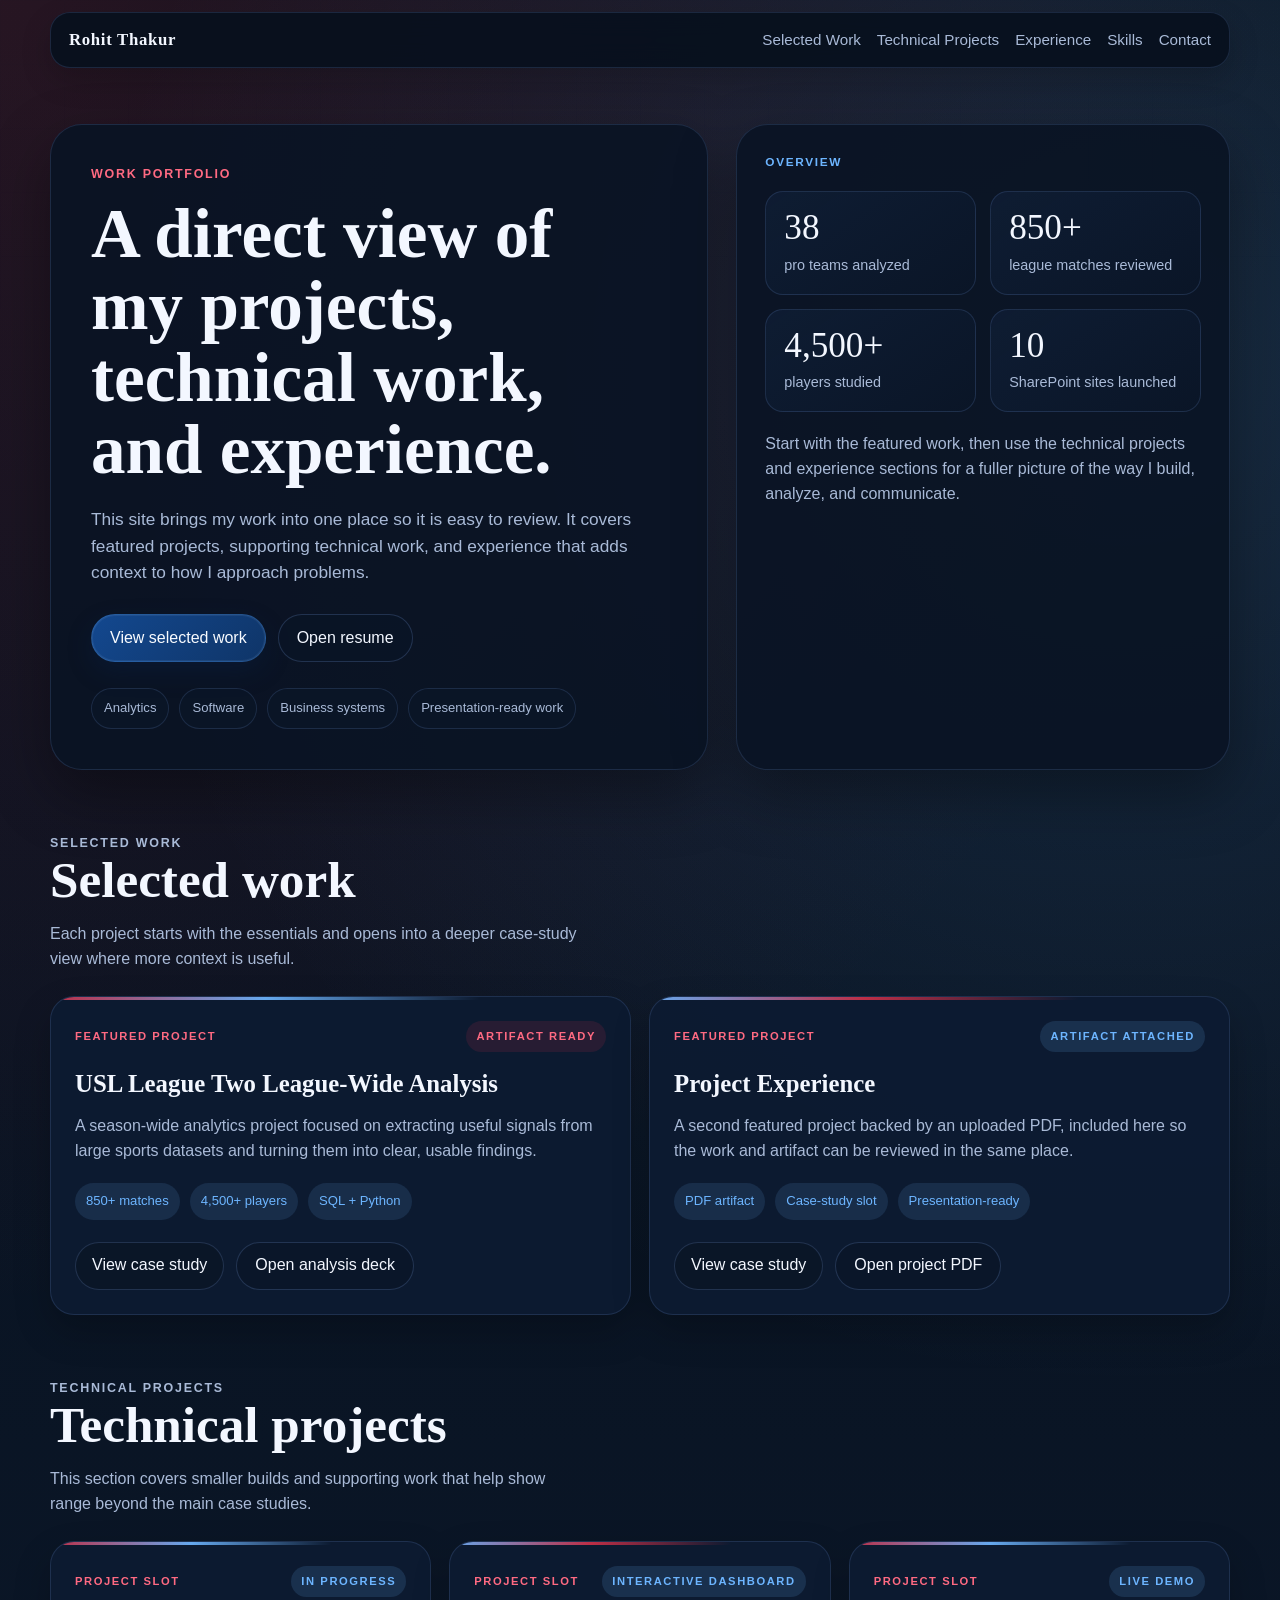
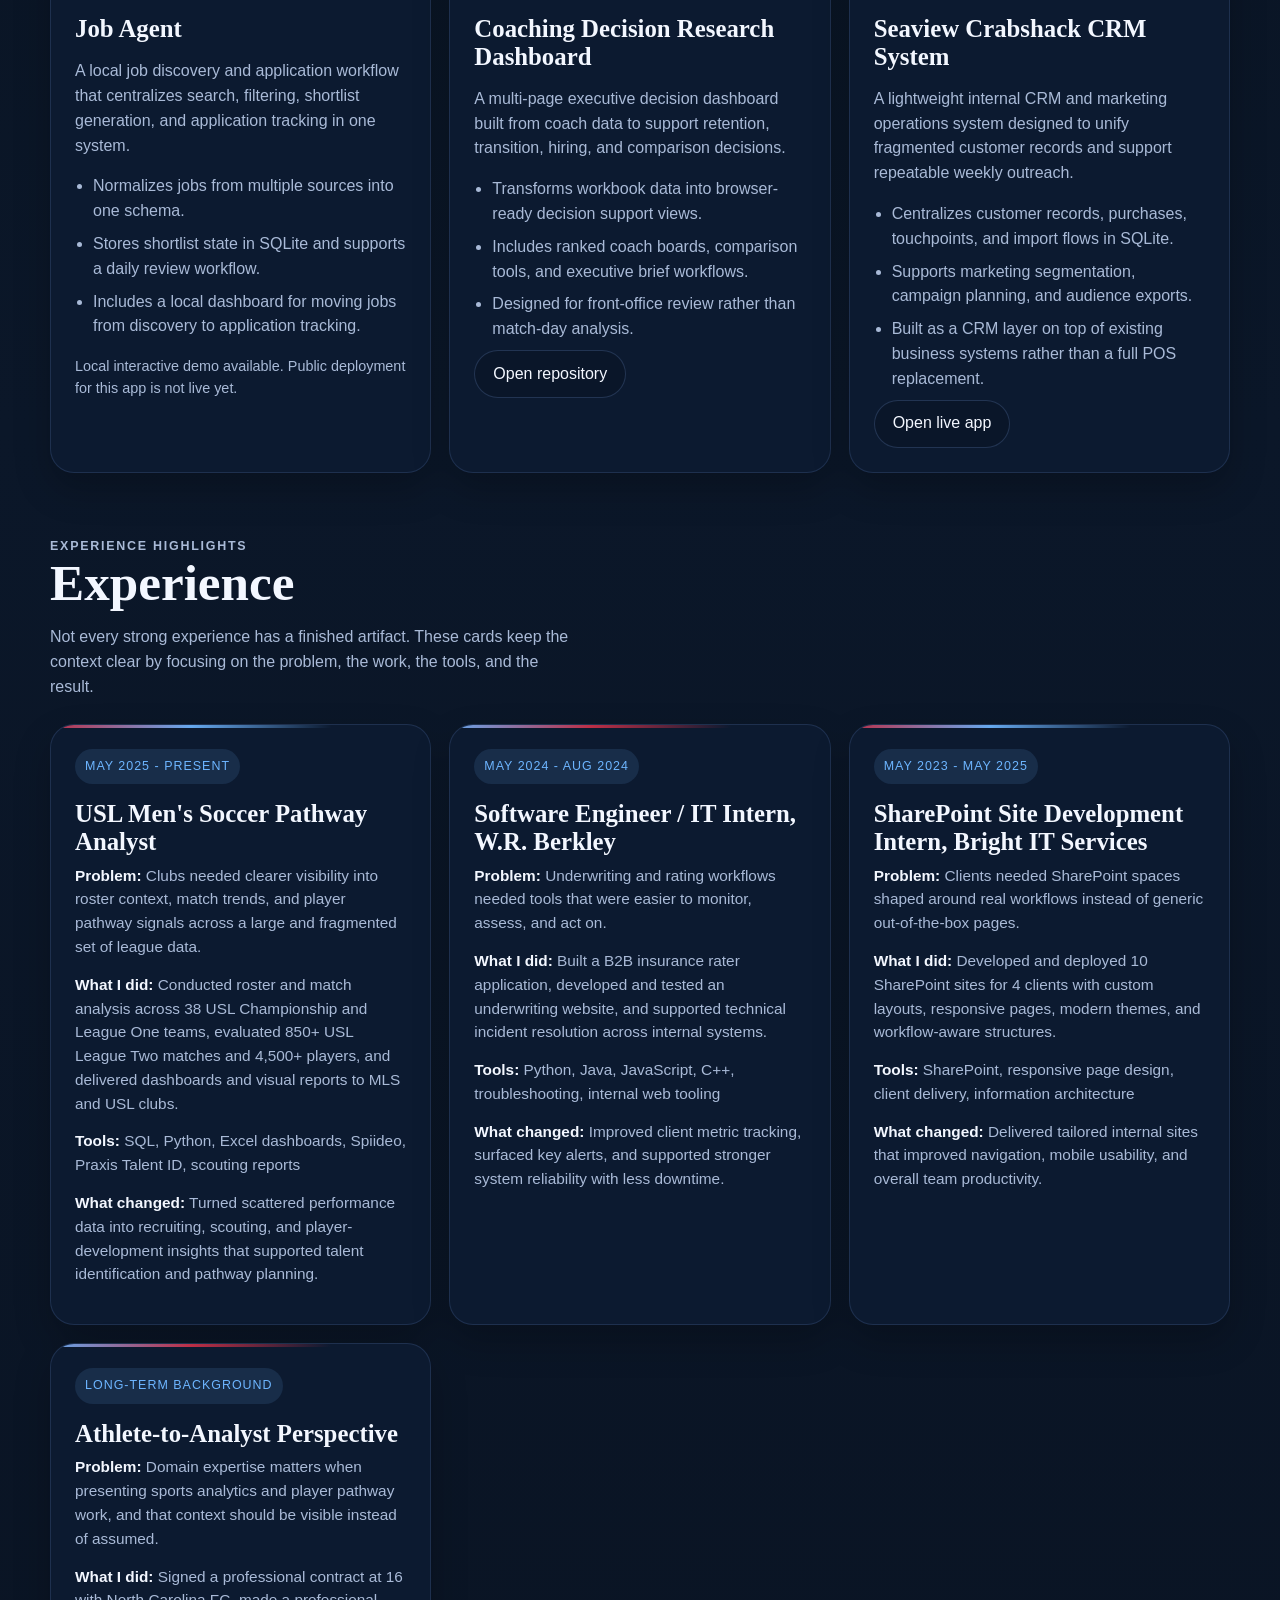
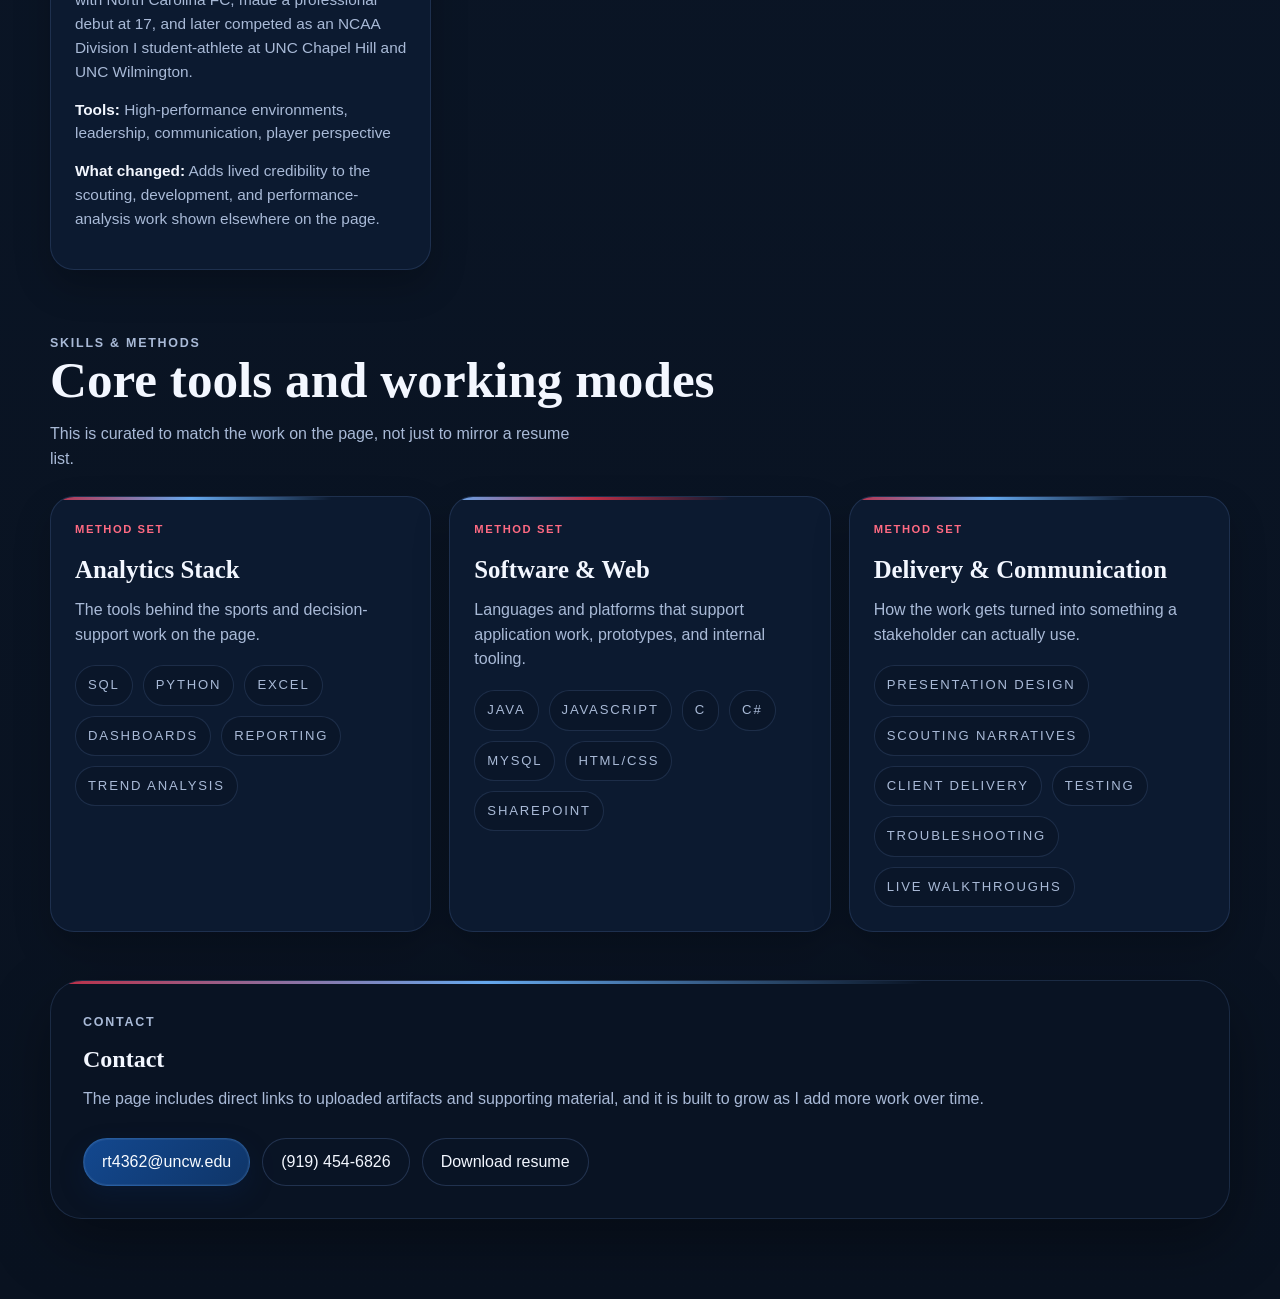
==== index.html @ c48475b6 "Initial portfolio site" ====
<!doctype html>
<html lang="en">
  <head>
    <meta charset="utf-8">
    <meta name="viewport" content="width=device-width, initial-scale=1">
    <title>Rohit Thakur | Project Experience Hub</title>
    <meta
      name="description"
      content="A single-page portfolio hub for Rohit Thakur's featured projects, Codex builds, and experience highlights."
    >
    <link rel="stylesheet" href="styles.css">
  </head>
  <body>
    <div class="page-shell">
      <header class="topbar">
        <a class="brand" href="#home">Rohit Thakur</a>
        <nav class="nav">
          <a href="#selected-work">Selected Work</a>
          <a href="#technical-projects">Technical Projects</a>
          <a href="#experience">Experience</a>
          <a href="#skills">Skills</a>
          <a href="#contact">Contact</a>
        </nav>
      </header>

      <main id="home">
        <section class="hero section">
          <div class="hero-copy reveal">
            <p class="section-kicker">Work Portfolio</p>
            <h1>A direct view of my projects, technical work, and experience.</h1>
            <p class="hero-text">
              This site brings my work into one place so it is easy to review. It covers featured projects,
              supporting technical work, and experience that adds context to how I approach problems.
            </p>
            <div class="hero-actions">
              <a class="button button--primary" href="#selected-work">View selected work</a>
              <a class="button button--ghost" href="assets/documents/rohit-thakur-resume.pdf" target="_blank" rel="noreferrer">Open resume</a>
            </div>
            <ul class="hero-tags">
              <li>Analytics</li>
              <li>Software</li>
              <li>Business systems</li>
              <li>Presentation-ready work</li>
            </ul>
          </div>

          <aside class="hero-panel reveal">
            <div class="panel-label">Overview</div>
            <div class="metric-grid">
              <article class="metric-card">
                <span class="metric-value">38</span>
                <span class="metric-label">pro teams analyzed</span>
              </article>
              <article class="metric-card">
                <span class="metric-value">850+</span>
                <span class="metric-label">league matches reviewed</span>
              </article>
              <article class="metric-card">
                <span class="metric-value">4,500+</span>
                <span class="metric-label">players studied</span>
              </article>
              <article class="metric-card">
                <span class="metric-value">10</span>
                <span class="metric-label">SharePoint sites launched</span>
              </article>
            </div>
            <div class="panel-note">
              Start with the featured work, then use the technical projects and experience sections for a fuller
              picture of the way I build, analyze, and communicate.
            </div>
          </aside>
        </section>

        <section id="selected-work" class="section">
          <div class="section-heading reveal">
            <p class="section-kicker">Selected Work</p>
            <h2>Selected work</h2>
            <p>
              Each project starts with the essentials and opens into a deeper case-study view where more context is
              useful.
            </p>
          </div>
          <div id="featured-grid" class="card-grid featured-grid"></div>
        </section>

        <section id="technical-projects" class="section">
          <div class="section-heading reveal">
            <p class="section-kicker">Technical Projects</p>
            <h2>Technical projects</h2>
            <p>
              This section covers smaller builds and supporting work that help show range beyond the main case
              studies.
            </p>
          </div>
          <div id="technical-grid" class="card-grid compact-grid"></div>
        </section>

        <section id="experience" class="section">
          <div class="section-heading reveal">
            <p class="section-kicker">Experience Highlights</p>
            <h2>Experience</h2>
            <p>
              Not every strong experience has a finished artifact. These cards keep the context clear by focusing on
              the problem, the work, the tools, and the result.
            </p>
          </div>
          <div id="experience-grid" class="card-grid experience-grid"></div>
        </section>

        <section id="skills" class="section">
          <div class="section-heading reveal">
            <p class="section-kicker">Skills &amp; Methods</p>
            <h2>Core tools and working modes</h2>
            <p>
              This is curated to match the work on the page, not just to mirror a resume list.
            </p>
          </div>
          <div id="skills-grid" class="skills-grid"></div>
        </section>

        <section id="contact" class="section contact-section reveal">
          <div class="contact-card">
            <p class="section-kicker">Contact</p>
            <h2>Contact</h2>
            <p>
              The page includes direct links to uploaded artifacts and supporting material, and it is built to grow
              as I add more work over time.
            </p>
            <div class="contact-actions">
              <a class="button button--primary" href="mailto:rt4362@uncw.edu">rt4362@uncw.edu</a>
              <a class="button button--ghost" href="tel:+19194546826">(919) 454-6826</a>
              <a class="button button--ghost" href="assets/documents/rohit-thakur-resume.pdf" target="_blank" rel="noreferrer">Download resume</a>
            </div>
          </div>
        </section>
      </main>
    </div>

    <div id="project-modal" class="modal" hidden>
      <div class="modal-backdrop" data-close="true"></div>
      <div class="detail-panel" role="dialog" aria-modal="true" aria-labelledby="modal-title">
        <button class="modal-close" type="button" aria-label="Close case study">Close</button>
        <div id="modal-content"></div>
      </div>
    </div>

    <script src="script.js"></script>
  </body>
</html>
---- styles.css ----
:root {
  --bg: #071220;
  --bg-deep: #0b1b31;
  --surface: rgba(10, 20, 36, 0.92);
  --surface-strong: rgba(13, 27, 49, 0.98);
  --ink: #f3f7ff;
  --muted: #a9bad7;
  --line: rgba(114, 151, 214, 0.18);
  --accent: #cc3048;
  --accent-soft: rgba(204, 48, 72, 0.14);
  --accent-deep: #ff6a82;
  --secondary: #6db5ff;
  --secondary-soft: rgba(109, 181, 255, 0.14);
  --shadow: 0 24px 60px rgba(0, 0, 0, 0.34);
  --radius-xl: 32px;
  --radius-lg: 24px;
  --radius-md: 18px;
  --max-width: 1180px;
}

*,
*::before,
*::after {
  box-sizing: border-box;
}

html {
  scroll-behavior: smooth;
}

body {
  margin: 0;
  font-family: "Avenir Next", "Trebuchet MS", "Segoe UI", sans-serif;
  color: var(--ink);
  background:
    radial-gradient(circle at top left, rgba(204, 48, 72, 0.16), transparent 28%),
    radial-gradient(circle at 88% 8%, rgba(109, 181, 255, 0.16), transparent 24%),
    linear-gradient(180deg, #07101b 0%, #0b1729 45%, #091220 100%);
  line-height: 1.55;
}

body::before {
  content: "";
  position: fixed;
  inset: 0;
  pointer-events: none;
  background:
    linear-gradient(rgba(109, 181, 255, 0.05) 1px, transparent 1px),
    linear-gradient(90deg, rgba(109, 181, 255, 0.05) 1px, transparent 1px);
  background-size: 64px 64px;
  mask-image: linear-gradient(180deg, rgba(0, 0, 0, 0.45), transparent 85%);
  opacity: 0.28;
}

a {
  color: inherit;
  text-decoration: none;
}

button,
a.button {
  font: inherit;
}

.page-shell {
  position: relative;
  z-index: 1;
  width: min(calc(100% - 32px), var(--max-width));
  margin: 0 auto;
  padding-bottom: 72px;
}

.topbar {
  position: sticky;
  top: 12px;
  z-index: 10;
  display: flex;
  align-items: center;
  justify-content: space-between;
  gap: 24px;
  margin-top: 12px;
  padding: 14px 18px;
  background: rgba(7, 16, 29, 0.9);
  border: 1px solid var(--line);
  border-radius: 20px;
  backdrop-filter: blur(18px);
  box-shadow: 0 12px 30px rgba(0, 0, 0, 0.18);
}

.brand {
  font-family: "Iowan Old Style", "Palatino Linotype", "Book Antiqua", Georgia, serif;
  font-size: 1.05rem;
  font-weight: 700;
  letter-spacing: 0.04em;
}

.nav {
  display: flex;
  flex-wrap: wrap;
  gap: 16px;
  justify-content: flex-end;
}

.nav a {
  color: var(--muted);
  font-size: 0.95rem;
}

.nav a:hover,
.nav a:focus-visible {
  color: var(--ink);
}

.section {
  padding: 48px 0 0;
}

.hero {
  display: grid;
  grid-template-columns: 1.2fr 0.9fr;
  gap: 28px;
  align-items: stretch;
  padding-top: 56px;
}

.hero-copy,
.hero-panel,
.contact-card,
.detail-panel {
  background: var(--surface);
  border: 1px solid var(--line);
  box-shadow: var(--shadow);
}

.hero-copy {
  padding: 40px;
  border-radius: var(--radius-xl);
}

.section-kicker,
.panel-label,
.badge,
.chip,
.status-pill {
  letter-spacing: 0.14em;
  text-transform: uppercase;
}

.section-kicker {
  margin: 0 0 14px;
  font-size: 0.78rem;
  font-weight: 700;
  color: var(--accent-deep);
}

.hero h1,
.section-heading h2,
.contact-card h2,
#modal-title {
  margin: 0;
  font-family: "Iowan Old Style", "Palatino Linotype", "Book Antiqua", Georgia, serif;
  line-height: 1.04;
  font-weight: 700;
}

.hero h1 {
  max-width: 14ch;
  font-size: clamp(2.7rem, 5.4vw, 4.9rem);
}

.hero-text,
.section-heading p,
.contact-card p,
.panel-note,
.detail-panel p {
  color: var(--muted);
}

.hero-text {
  max-width: 60ch;
  margin: 20px 0 0;
  font-size: 1.08rem;
}

.hero-actions,
.contact-actions,
.card-actions {
  display: flex;
  flex-wrap: wrap;
  gap: 12px;
}

.hero-actions {
  margin-top: 28px;
}

.button {
  display: inline-flex;
  align-items: center;
  justify-content: center;
  min-height: 48px;
  padding: 0 18px;
  border-radius: 999px;
  border: 1px solid transparent;
  transition: transform 180ms ease, background-color 180ms ease, border-color 180ms ease;
}

.button:hover,
.button:focus-visible,
.card-button:hover,
.card-button:focus-visible,
.modal-close:hover,
.modal-close:focus-visible {
  transform: translateY(-1px);
}

.button--primary {
  background: linear-gradient(135deg, #13488f, #0f3568);
  color: #f8fbff;
  border-color: rgba(109, 181, 255, 0.22);
  box-shadow:
    inset 0 0 0 1px rgba(255, 255, 255, 0.06),
    0 10px 24px rgba(8, 33, 74, 0.32);
}

.button--ghost {
  border-color: rgba(114, 151, 214, 0.24);
  background: rgba(11, 22, 40, 0.72);
}

.hero-tags {
  display: flex;
  flex-wrap: wrap;
  gap: 10px;
  margin: 26px 0 0;
  padding: 0;
  list-style: none;
}

.hero-tags li,
.chip {
  padding: 9px 12px;
  border-radius: 999px;
  background: rgba(11, 22, 40, 0.78);
  border: 1px solid var(--line);
  color: var(--muted);
  font-size: 0.82rem;
}

.hero-panel {
  display: flex;
  flex-direction: column;
  gap: 20px;
  padding: 28px;
  border-radius: var(--radius-xl);
}

.panel-label {
  color: var(--secondary);
  font-size: 0.74rem;
  font-weight: 700;
}

.metric-grid {
  display: grid;
  grid-template-columns: repeat(2, minmax(0, 1fr));
  gap: 14px;
}

.metric-card {
  padding: 18px;
  border-radius: var(--radius-md);
  background:
    linear-gradient(145deg, rgba(15, 29, 52, 0.95), rgba(11, 22, 40, 0.92));
  border: 1px solid var(--line);
}

.metric-value {
  display: block;
  font-family: "Iowan Old Style", "Palatino Linotype", "Book Antiqua", Georgia, serif;
  font-size: 2.2rem;
  line-height: 1;
}

.metric-label {
  display: block;
  margin-top: 8px;
  color: var(--muted);
  font-size: 0.9rem;
}

.section-heading {
  max-width: 58rem;
  margin-bottom: 24px;
}

.section-heading h2 {
  font-size: clamp(2rem, 4vw, 3.4rem);
}

.section-heading p {
  max-width: 60ch;
  margin: 16px 0 0;
}

.card-grid {
  display: grid;
  gap: 18px;
}

.featured-grid {
  grid-template-columns: repeat(2, minmax(0, 1fr));
}

.compact-grid,
.experience-grid,
.skills-grid {
  grid-template-columns: repeat(3, minmax(0, 1fr));
}

.case-card,
.mini-card,
.experience-card,
.skill-card {
  position: relative;
  overflow: hidden;
  padding: 24px;
  border-radius: var(--radius-lg);
  border: 1px solid var(--line);
  background: var(--surface-strong);
  box-shadow: 0 16px 36px rgba(0, 0, 0, 0.22);
}

.case-card::before,
.mini-card::before,
.experience-card::before,
.skill-card::before,
.contact-card::before {
  content: "";
  position: absolute;
  inset: 0 0 auto 0;
  width: 100%;
  height: 3px;
  border-radius: 0;
  transform: none;
  background: linear-gradient(90deg, rgba(204, 48, 72, 0.92), rgba(109, 181, 255, 0.92), transparent 74%);
  pointer-events: none;
}

.case-card:nth-child(2n)::before,
.mini-card:nth-child(2n)::before,
.experience-card:nth-child(2n)::before,
.skill-card:nth-child(2n)::before {
  background: linear-gradient(90deg, rgba(109, 181, 255, 0.92), rgba(204, 48, 72, 0.92), transparent 74%);
}

.card-topline,
.skill-topline {
  display: flex;
  align-items: center;
  justify-content: space-between;
  gap: 12px;
  margin-bottom: 18px;
}

.badge,
.status-pill {
  font-size: 0.7rem;
  font-weight: 700;
}

.badge {
  color: var(--accent-deep);
}

.status-pill {
  padding: 7px 10px;
  border-radius: 999px;
  background: var(--accent-soft);
  color: var(--accent-deep);
}

.status-pill.status-secondary {
  background: var(--secondary-soft);
  color: var(--secondary);
}

.case-card h3,
.mini-card h3,
.experience-card h3,
.skill-card h3 {
  margin: 0;
  font-family: "Iowan Old Style", "Palatino Linotype", "Book Antiqua", Georgia, serif;
  font-size: 1.55rem;
  line-height: 1.12;
}

.case-summary,
.mini-card p,
.experience-field,
.skill-card p {
  color: var(--muted);
}

.project-note {
  margin: 16px 0 0;
  font-size: 0.9rem;
  color: var(--muted);
}

.case-summary {
  margin: 16px 0 20px;
}

.project-metrics {
  display: flex;
  flex-wrap: wrap;
  gap: 10px;
  margin: 0 0 22px;
  padding: 0;
  list-style: none;
}

.project-metrics li {
  padding: 8px 11px;
  border-radius: 999px;
  background: rgba(109, 181, 255, 0.12);
  color: var(--secondary);
  font-size: 0.82rem;
}

.card-button,
.modal-close {
  border: 1px solid rgba(114, 151, 214, 0.22);
  background: rgba(11, 22, 40, 0.92);
  color: var(--ink);
}

.card-button {
  min-height: 44px;
  padding: 0 16px;
  border-radius: 999px;
  cursor: pointer;
}

.mini-list,
.detail-list {
  margin: 14px 0 0;
  padding-left: 18px;
  color: var(--muted);
}

.mini-list li,
.detail-list li {
  margin-bottom: 8px;
}

.experience-card h3 {
  margin-bottom: 8px;
}

.experience-meta {
  display: inline-flex;
  margin-bottom: 16px;
  padding: 8px 10px;
  border-radius: 999px;
  background: rgba(109, 181, 255, 0.12);
  color: var(--secondary);
  font-size: 0.78rem;
  letter-spacing: 0.08em;
  text-transform: uppercase;
}

.experience-field {
  margin: 0 0 14px;
  font-size: 0.96rem;
}

.experience-field strong {
  color: var(--ink);
}

.skills-grid {
  display: grid;
  gap: 18px;
}

.skill-card p {
  margin: 14px 0 18px;
}

.skill-chips {
  display: flex;
  flex-wrap: wrap;
  gap: 10px;
}

.contact-section {
  padding-bottom: 8px;
}

.contact-card {
  position: relative;
  overflow: hidden;
  padding: 32px;
  border-radius: var(--radius-xl);
}

.contact-actions {
  margin-top: 26px;
}

.modal[hidden] {
  display: none;
}

.modal {
  position: fixed;
  inset: 0;
  z-index: 20;
}

.modal-backdrop {
  position: absolute;
  inset: 0;
  background: rgba(3, 8, 16, 0.7);
  backdrop-filter: blur(8px);
}

.detail-panel {
  position: relative;
  z-index: 1;
  width: min(calc(100% - 24px), 820px);
  max-height: calc(100vh - 32px);
  margin: 16px auto;
  padding: 26px;
  overflow: auto;
  border-radius: 28px;
  background: #0c172b;
}

.modal-close {
  position: sticky;
  top: 0;
  float: right;
  min-height: 40px;
  padding: 0 14px;
  border-radius: 999px;
  cursor: pointer;
}

.detail-header {
  clear: both;
  padding-top: 8px;
}

.detail-header p {
  margin: 10px 0 0;
}

.detail-grid {
  display: grid;
  grid-template-columns: repeat(2, minmax(0, 1fr));
  gap: 18px;
  margin-top: 24px;
}

.detail-block {
  padding: 18px;
  border-radius: var(--radius-md);
  border: 1px solid var(--line);
  background: rgba(11, 22, 40, 0.82);
  }

.detail-block h3 {
  margin: 0 0 12px;
  font-size: 1.02rem;
  letter-spacing: 0.08em;
  text-transform: uppercase;
}

.detail-footer {
  margin-top: 24px;
}

.reveal {
  opacity: 0;
  transform: translateY(28px);
  transition:
    opacity 720ms ease,
    transform 720ms ease;
  transition-delay: var(--delay, 0ms);
}

.reveal.is-visible {
  opacity: 1;
  transform: translateY(0);
}

body.modal-open {
  overflow: hidden;
}

@media (max-width: 980px) {
  .hero,
  .featured-grid,
  .compact-grid,
  .experience-grid,
  .skills-grid,
  .detail-grid {
    grid-template-columns: 1fr;
  }

  .hero h1 {
    max-width: 14ch;
  }
}

@media (max-width: 720px) {
  .page-shell {
    width: min(calc(100% - 20px), var(--max-width));
  }

  .topbar {
    border-radius: 18px;
    padding: 14px;
  }

  .nav {
    gap: 10px 14px;
  }

  .nav a {
    font-size: 0.88rem;
  }

  .hero {
    padding-top: 30px;
  }

  .hero-copy,
  .hero-panel,
  .case-card,
  .mini-card,
  .experience-card,
  .skill-card,
  .contact-card,
  .detail-panel {
    padding: 22px;
  }

  .hero h1 {
    max-width: none;
    font-size: clamp(2.5rem, 12vw, 4rem);
  }

  .metric-grid {
    grid-template-columns: 1fr 1fr;
  }

  .detail-panel {
    width: min(calc(100% - 16px), 820px);
    margin: 8px auto;
    max-height: calc(100vh - 16px);
  }
}

@media (max-width: 560px) {
  .metric-grid {
    grid-template-columns: 1fr;
  }

  .topbar {
    align-items: flex-start;
    flex-direction: column;
  }
}
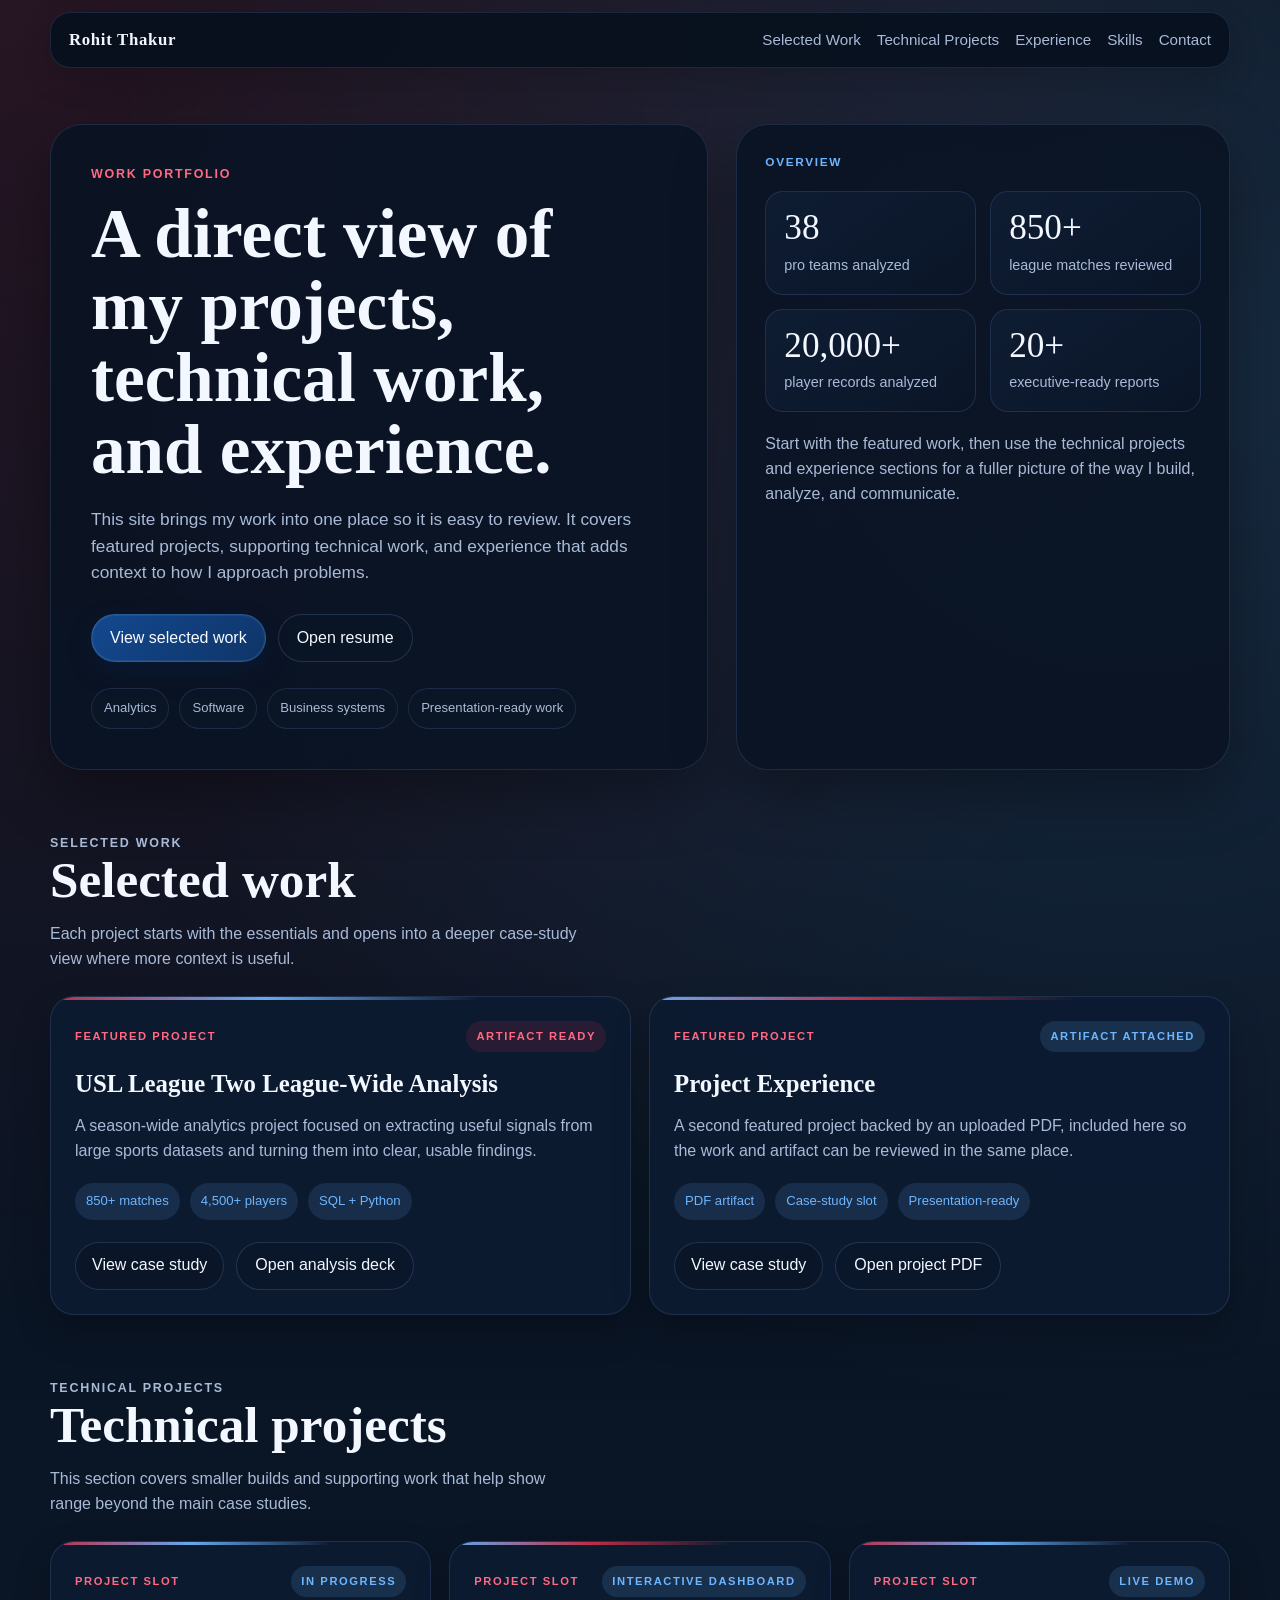
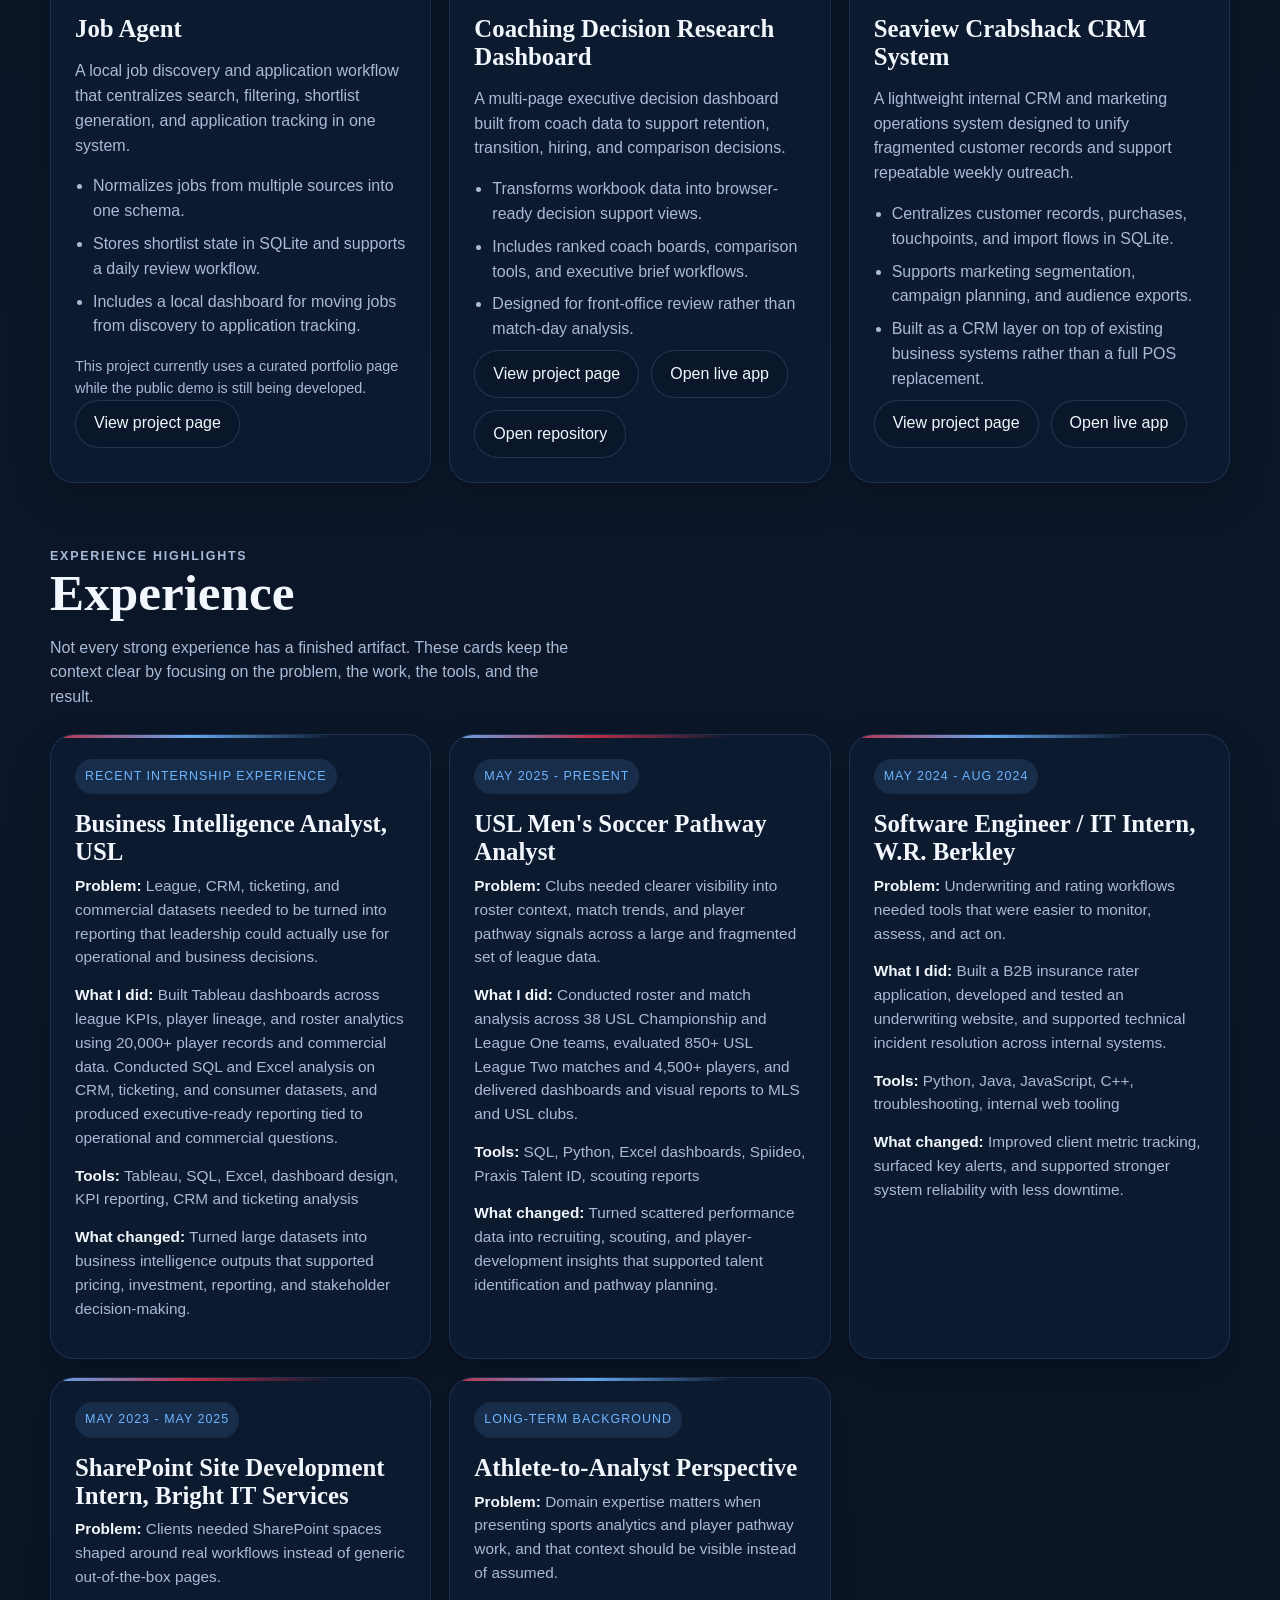
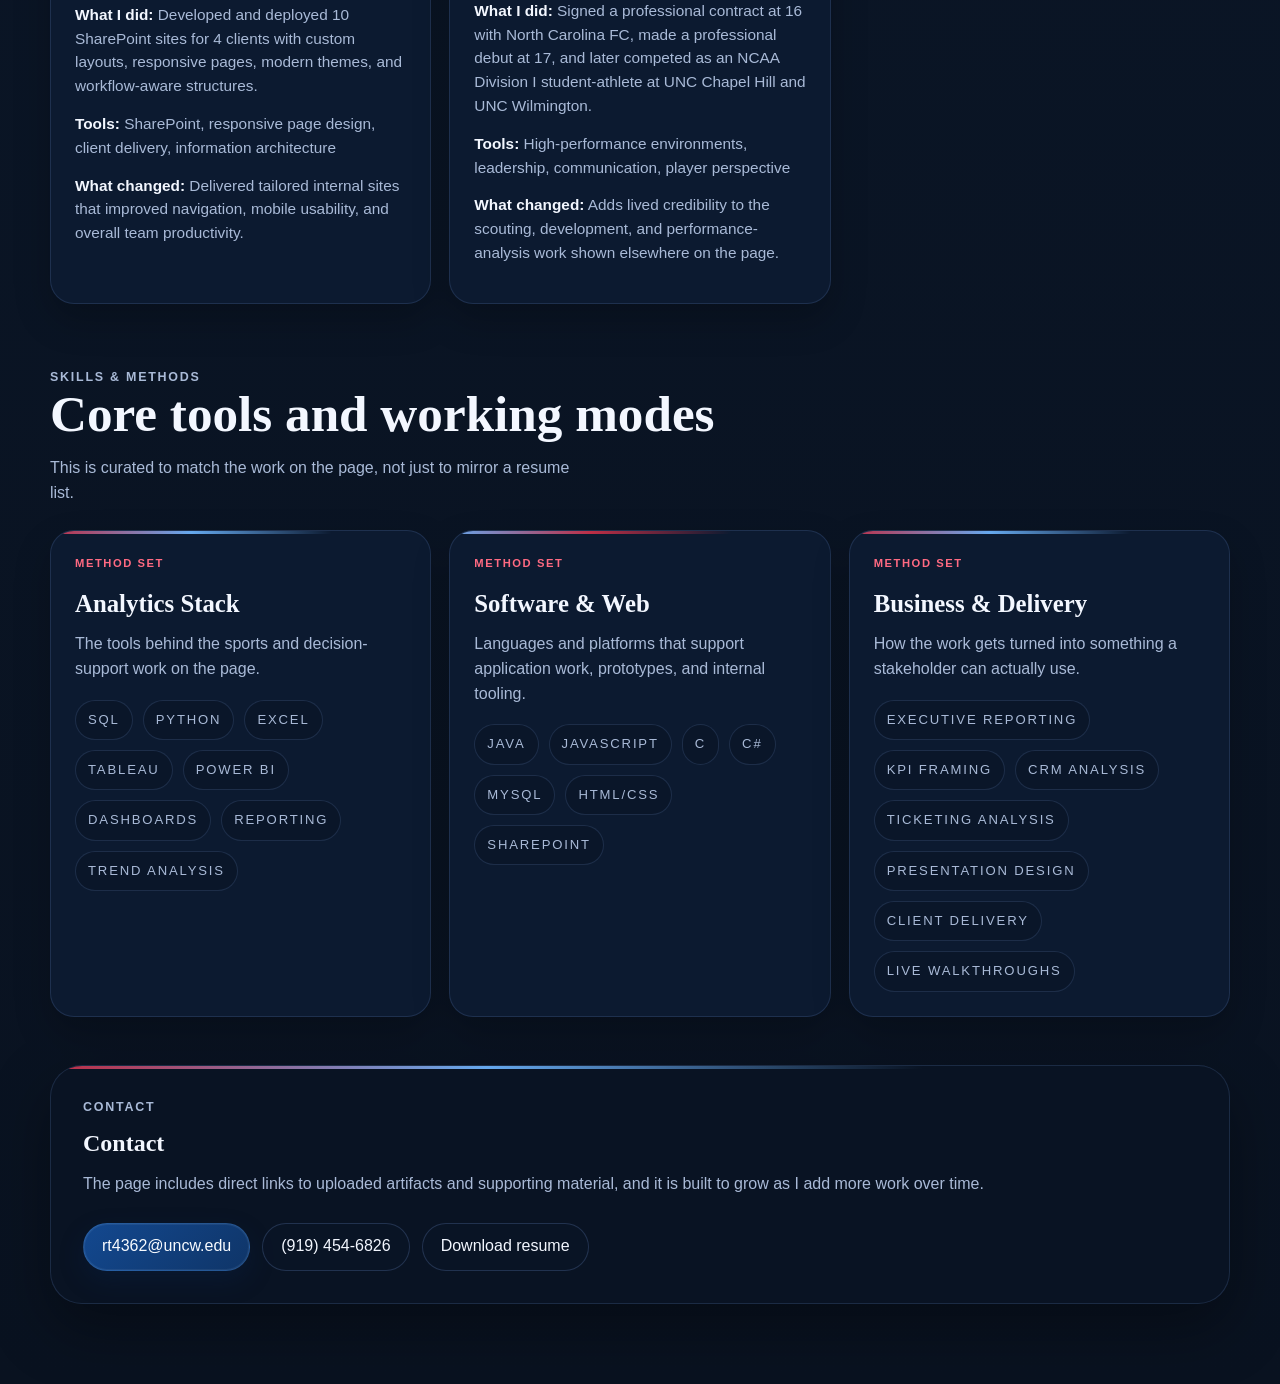
==== commit cead37a8: "Add business intelligence experience" ====
--- a/index.html
+++ b/index.html
@@ -6,7 +6,7 @@
     <title>Rohit Thakur | Project Experience Hub</title>
     <meta
       name="description"
-      content="A single-page portfolio hub for Rohit Thakur's featured projects, Codex builds, and experience highlights."
+      content="A single-page portfolio site for Rohit Thakur's featured projects, technical work, and experience highlights."
     >
     <link rel="stylesheet" href="styles.css">
   </head>
@@ -56,12 +56,12 @@
                 <span class="metric-label">league matches reviewed</span>
               </article>
               <article class="metric-card">
-                <span class="metric-value">4,500+</span>
-                <span class="metric-label">players studied</span>
+                <span class="metric-value">20,000+</span>
+                <span class="metric-label">player records analyzed</span>
               </article>
               <article class="metric-card">
-                <span class="metric-value">10</span>
-                <span class="metric-label">SharePoint sites launched</span>
+                <span class="metric-value">20+</span>
+                <span class="metric-label">executive-ready reports</span>
               </article>
             </div>
             <div class="panel-note">
--- a/styles.css
+++ b/styles.css
@@ -510,6 +510,140 @@
   margin-top: 26px;
 }
 
+.subpage-shell {
+  width: min(calc(100% - 32px), 1040px);
+  margin: 0 auto;
+  padding: 24px 0 72px;
+}
+
+.page-back {
+  display: inline-flex;
+  align-items: center;
+  gap: 8px;
+  margin-bottom: 20px;
+  color: var(--muted);
+  font-size: 0.95rem;
+}
+
+.project-hero-panel,
+.project-panel,
+.route-card,
+.sample-card {
+  background: var(--surface);
+  border: 1px solid var(--line);
+  box-shadow: var(--shadow);
+}
+
+.project-hero-panel {
+  padding: 32px;
+  border-radius: var(--radius-xl);
+}
+
+.project-hero-panel h1 {
+  margin: 0;
+  font-family: "Iowan Old Style", "Palatino Linotype", "Book Antiqua", Georgia, serif;
+  font-size: clamp(2.4rem, 5vw, 4.2rem);
+  line-height: 1.05;
+}
+
+.meta-strip {
+  display: flex;
+  flex-wrap: wrap;
+  gap: 10px;
+  margin: 18px 0 0;
+  padding: 0;
+  list-style: none;
+}
+
+.meta-strip li,
+.project-status {
+  padding: 8px 12px;
+  border-radius: 999px;
+  border: 1px solid var(--line);
+  background: rgba(11, 22, 40, 0.78);
+  color: var(--muted);
+  font-size: 0.84rem;
+}
+
+.project-status {
+  display: inline-flex;
+  margin-bottom: 16px;
+  color: var(--secondary);
+}
+
+.project-actions {
+  display: flex;
+  flex-wrap: wrap;
+  gap: 12px;
+  margin-top: 24px;
+}
+
+.project-grid,
+.route-grid,
+.sample-grid {
+  display: grid;
+  gap: 18px;
+  margin-top: 24px;
+}
+
+.project-grid {
+  grid-template-columns: repeat(2, minmax(0, 1fr));
+}
+
+.route-grid,
+.sample-grid {
+  grid-template-columns: repeat(2, minmax(0, 1fr));
+}
+
+.project-panel,
+.route-card,
+.sample-card {
+  padding: 24px;
+  border-radius: var(--radius-lg);
+}
+
+.project-panel h2,
+.route-card h3,
+.sample-card h3 {
+  margin: 0 0 12px;
+  font-family: "Iowan Old Style", "Palatino Linotype", "Book Antiqua", Georgia, serif;
+}
+
+.project-panel p,
+.project-panel li,
+.route-card p,
+.sample-card p {
+  color: var(--muted);
+}
+
+.list-tight {
+  margin: 0;
+  padding-left: 18px;
+}
+
+.list-tight li {
+  margin-bottom: 10px;
+}
+
+.callout {
+  margin-top: 24px;
+  padding: 20px;
+  border-radius: var(--radius-md);
+  border: 1px solid rgba(204, 48, 72, 0.2);
+  background: rgba(204, 48, 72, 0.08);
+}
+
+.text-sample {
+  margin: 0;
+  padding: 16px;
+  border-radius: var(--radius-md);
+  border: 1px solid var(--line);
+  background: rgba(8, 17, 31, 0.9);
+  color: #d9e6fb;
+  white-space: pre-wrap;
+  font: 0.92rem/1.55 "SFMono-Regular", Consolas, "Liberation Mono", Menlo, monospace;
+}
+
 .modal[hidden] {
   display: none;
 }
@@ -607,7 +741,10 @@
   .compact-grid,
   .experience-grid,
   .skills-grid,
-  .detail-grid {
+  .detail-grid,
+  .project-grid,
+  .route-grid,
+  .sample-grid {
     grid-template-columns: 1fr;
   }
 
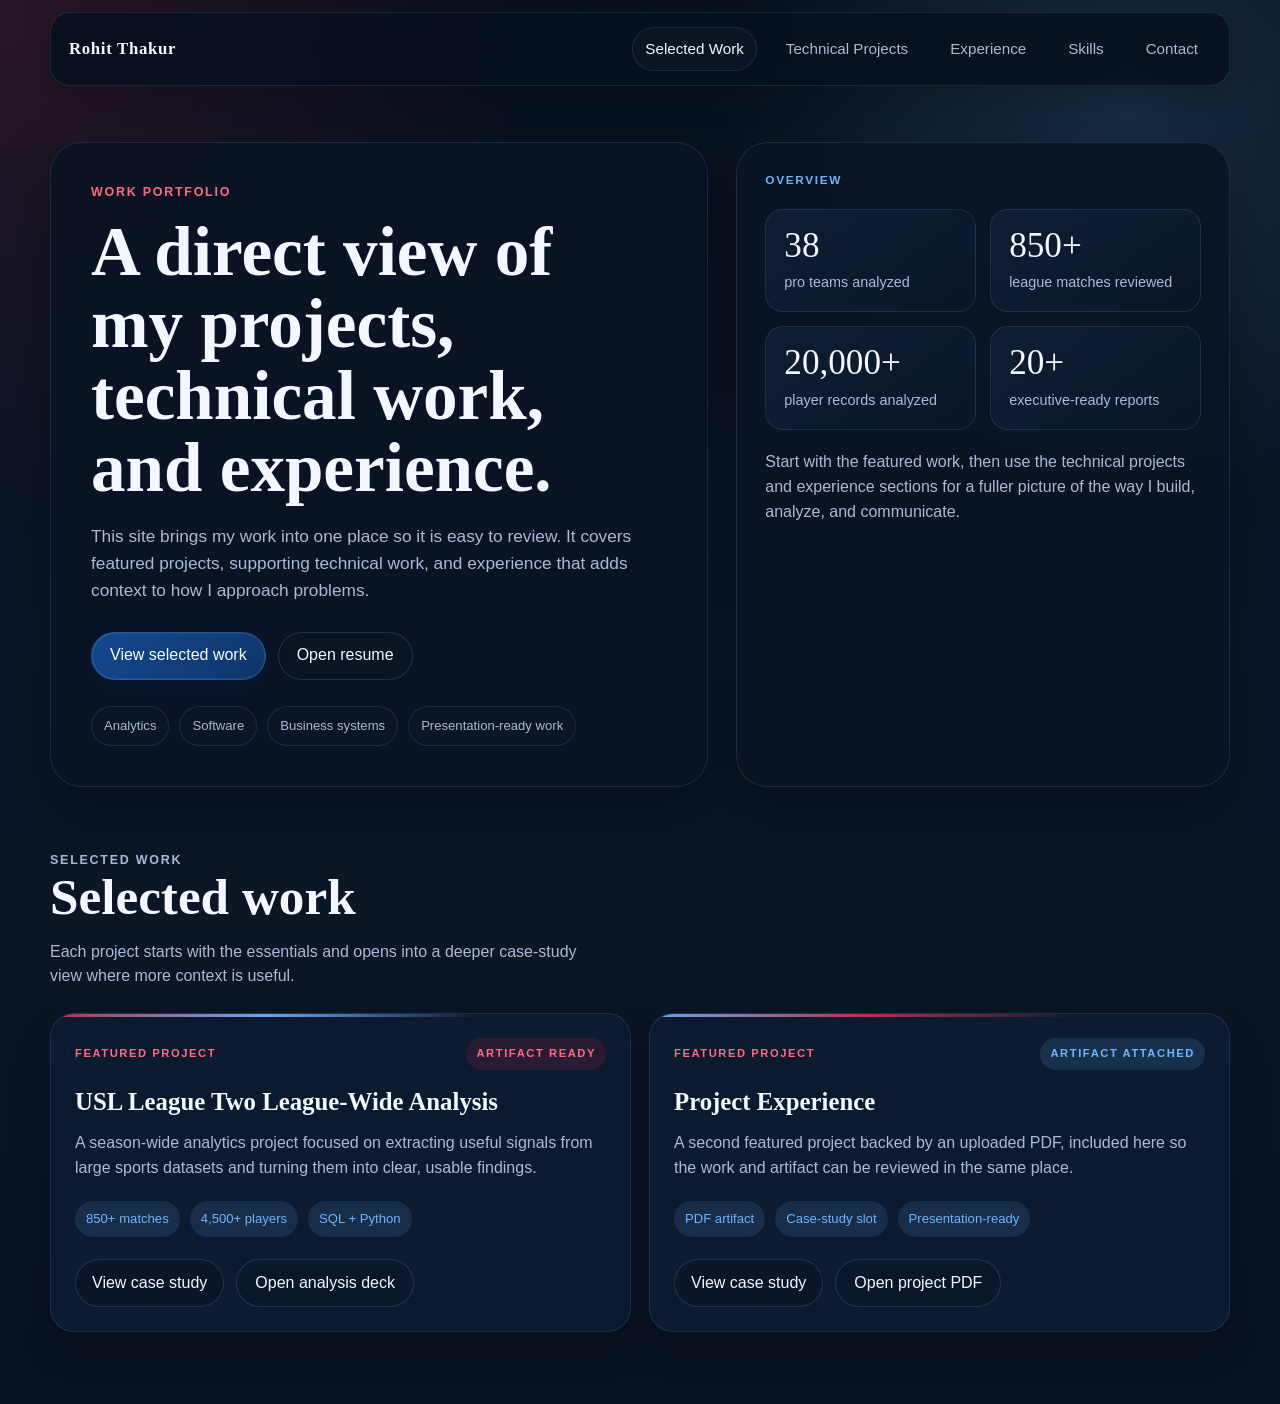
==== commit bb7cbdd3: "Convert main sections to tabs" ====
--- a/index.html
+++ b/index.html
@@ -14,12 +14,12 @@
     <div class="page-shell">
       <header class="topbar">
         <a class="brand" href="#home">Rohit Thakur</a>
-        <nav class="nav">
-          <a href="#selected-work">Selected Work</a>
-          <a href="#technical-projects">Technical Projects</a>
-          <a href="#experience">Experience</a>
-          <a href="#skills">Skills</a>
-          <a href="#contact">Contact</a>
+        <nav class="nav" aria-label="Portfolio sections" role="tablist">
+          <button class="nav-tab is-active" id="tab-selected-work" type="button" role="tab" aria-selected="true" aria-controls="selected-work" data-tab-target="selected-work">Selected Work</button>
+          <button class="nav-tab" id="tab-technical-projects" type="button" role="tab" aria-selected="false" aria-controls="technical-projects" data-tab-target="technical-projects">Technical Projects</button>
+          <button class="nav-tab" id="tab-experience" type="button" role="tab" aria-selected="false" aria-controls="experience" data-tab-target="experience">Experience</button>
+          <button class="nav-tab" id="tab-skills" type="button" role="tab" aria-selected="false" aria-controls="skills" data-tab-target="skills">Skills</button>
+          <button class="nav-tab" id="tab-contact" type="button" role="tab" aria-selected="false" aria-controls="contact" data-tab-target="contact">Contact</button>
         </nav>
       </header>
 
@@ -33,7 +33,7 @@
               supporting technical work, and experience that adds context to how I approach problems.
             </p>
             <div class="hero-actions">
-              <a class="button button--primary" href="#selected-work">View selected work</a>
+              <button class="button button--primary" type="button" data-tab-target="selected-work">View selected work</button>
               <a class="button button--ghost" href="assets/documents/rohit-thakur-resume.pdf" target="_blank" rel="noreferrer">Open resume</a>
             </div>
             <ul class="hero-tags">
@@ -71,7 +71,7 @@
           </aside>
         </section>
 
-        <section id="selected-work" class="section">
+        <section id="selected-work" class="section tab-panel is-active" role="tabpanel" aria-labelledby="tab-selected-work">
           <div class="section-heading reveal">
             <p class="section-kicker">Selected Work</p>
             <h2>Selected work</h2>
@@ -83,7 +83,7 @@
           <div id="featured-grid" class="card-grid featured-grid"></div>
         </section>
 
-        <section id="technical-projects" class="section">
+        <section id="technical-projects" class="section tab-panel" role="tabpanel" aria-labelledby="tab-technical-projects" hidden>
           <div class="section-heading reveal">
             <p class="section-kicker">Technical Projects</p>
             <h2>Technical projects</h2>
@@ -95,7 +95,7 @@
           <div id="technical-grid" class="card-grid compact-grid"></div>
         </section>
 
-        <section id="experience" class="section">
+        <section id="experience" class="section tab-panel" role="tabpanel" aria-labelledby="tab-experience" hidden>
           <div class="section-heading reveal">
             <p class="section-kicker">Experience Highlights</p>
             <h2>Experience</h2>
@@ -107,7 +107,7 @@
           <div id="experience-grid" class="card-grid experience-grid"></div>
         </section>
 
-        <section id="skills" class="section">
+        <section id="skills" class="section tab-panel" role="tabpanel" aria-labelledby="tab-skills" hidden>
           <div class="section-heading reveal">
             <p class="section-kicker">Skills &amp; Methods</p>
             <h2>Core tools and working modes</h2>
@@ -118,7 +118,7 @@
           <div id="skills-grid" class="skills-grid"></div>
         </section>
 
-        <section id="contact" class="section contact-section reveal">
+        <section id="contact" class="section contact-section tab-panel reveal" role="tabpanel" aria-labelledby="tab-contact" hidden>
           <div class="contact-card">
             <p class="section-kicker">Contact</p>
             <h2>Contact</h2>
--- a/styles.css
+++ b/styles.css
@@ -101,18 +101,34 @@
   justify-content: flex-end;
 }
 
-.nav a {
+.nav-tab {
+  padding: 9px 12px;
+  border: 1px solid transparent;
+  border-radius: 999px;
+  background: transparent;
   color: var(--muted);
   font-size: 0.95rem;
-}
-
-.nav a:hover,
-.nav a:focus-visible {
+  cursor: pointer;
+}
+
+.nav-tab:hover,
+.nav-tab:focus-visible,
+.nav-tab.is-active {
   color: var(--ink);
+  border-color: var(--line);
+  background: rgba(11, 22, 40, 0.78);
 }
 
 .section {
   padding: 48px 0 0;
+}
+
+.tab-panel {
+  display: none;
+}
+
+.tab-panel.is-active {
+  display: block;
 }
 
 .hero {
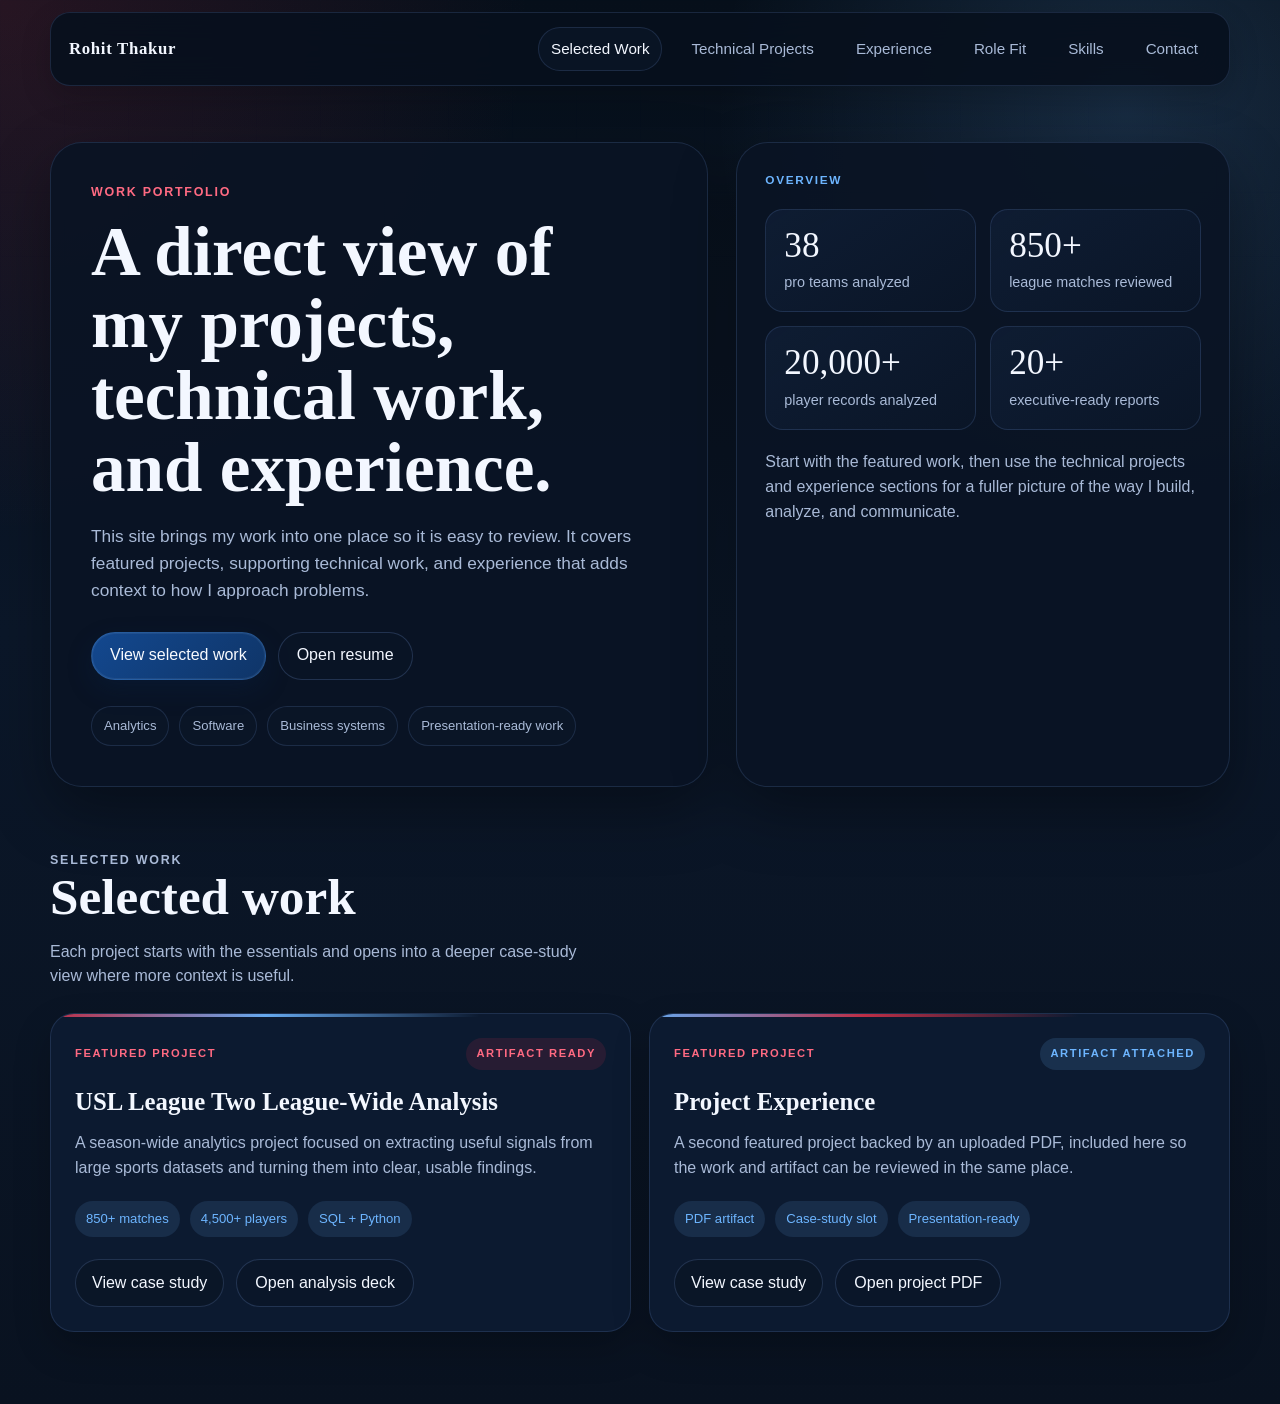
==== commit 74dba415: "Add role fit tab" ====
--- a/index.html
+++ b/index.html
@@ -18,6 +18,7 @@
           <button class="nav-tab is-active" id="tab-selected-work" type="button" role="tab" aria-selected="true" aria-controls="selected-work" data-tab-target="selected-work">Selected Work</button>
           <button class="nav-tab" id="tab-technical-projects" type="button" role="tab" aria-selected="false" aria-controls="technical-projects" data-tab-target="technical-projects">Technical Projects</button>
           <button class="nav-tab" id="tab-experience" type="button" role="tab" aria-selected="false" aria-controls="experience" data-tab-target="experience">Experience</button>
+          <button class="nav-tab" id="tab-role-fit" type="button" role="tab" aria-selected="false" aria-controls="role-fit" data-tab-target="role-fit">Role Fit</button>
           <button class="nav-tab" id="tab-skills" type="button" role="tab" aria-selected="false" aria-controls="skills" data-tab-target="skills">Skills</button>
           <button class="nav-tab" id="tab-contact" type="button" role="tab" aria-selected="false" aria-controls="contact" data-tab-target="contact">Contact</button>
         </nav>
@@ -107,6 +108,18 @@
           <div id="experience-grid" class="card-grid experience-grid"></div>
         </section>
 
+        <section id="role-fit" class="section tab-panel" role="tabpanel" aria-labelledby="tab-role-fit" hidden>
+          <div class="section-heading reveal">
+            <p class="section-kicker">Role Fit</p>
+            <h2>Roles supported by my experience</h2>
+            <p>
+              This is a broad first-pass list based on the work shown across the portfolio. It is meant to surface
+              realistic directions first, then narrow the list based on the roles I want to target most.
+            </p>
+          </div>
+          <div id="roles-grid" class="roles-grid"></div>
+        </section>
+
         <section id="skills" class="section tab-panel" role="tabpanel" aria-labelledby="tab-skills" hidden>
           <div class="section-heading reveal">
             <p class="section-kicker">Skills &amp; Methods</p>
--- a/styles.css
+++ b/styles.css
@@ -330,14 +330,16 @@
 
 .compact-grid,
 .experience-grid,
-.skills-grid {
+.skills-grid,
+.roles-grid {
   grid-template-columns: repeat(3, minmax(0, 1fr));
 }
 
 .case-card,
 .mini-card,
 .experience-card,
-.skill-card {
+.skill-card,
+.role-card {
   position: relative;
   overflow: hidden;
   padding: 24px;
@@ -351,6 +353,7 @@
 .mini-card::before,
 .experience-card::before,
 .skill-card::before,
+.role-card::before,
 .contact-card::before {
   content: "";
   position: absolute;
@@ -366,7 +369,8 @@
 .case-card:nth-child(2n)::before,
 .mini-card:nth-child(2n)::before,
 .experience-card:nth-child(2n)::before,
-.skill-card:nth-child(2n)::before {
+.skill-card:nth-child(2n)::before,
+.role-card:nth-child(2n)::before {
   background: linear-gradient(90deg, rgba(109, 181, 255, 0.92), rgba(204, 48, 72, 0.92), transparent 74%);
 }
 
@@ -404,7 +408,8 @@
 .case-card h3,
 .mini-card h3,
 .experience-card h3,
-.skill-card h3 {
+.skill-card h3,
+.role-card h3 {
   margin: 0;
   font-family: "Iowan Old Style", "Palatino Linotype", "Book Antiqua", Georgia, serif;
   font-size: 1.55rem;
@@ -414,7 +419,8 @@
 .case-summary,
 .mini-card p,
 .experience-field,
-.skill-card p {
+.skill-card p,
+.role-card p {
   color: var(--muted);
 }
 
@@ -501,7 +507,13 @@
   gap: 18px;
 }
 
-.skill-card p {
+.roles-grid {
+  display: grid;
+  gap: 18px;
+}
+
+.skill-card p,
+.role-card p {
   margin: 14px 0 18px;
 }
 
@@ -757,6 +769,7 @@
   .compact-grid,
   .experience-grid,
   .skills-grid,
+  .roles-grid,
   .detail-grid,
   .project-grid,
   .route-grid,
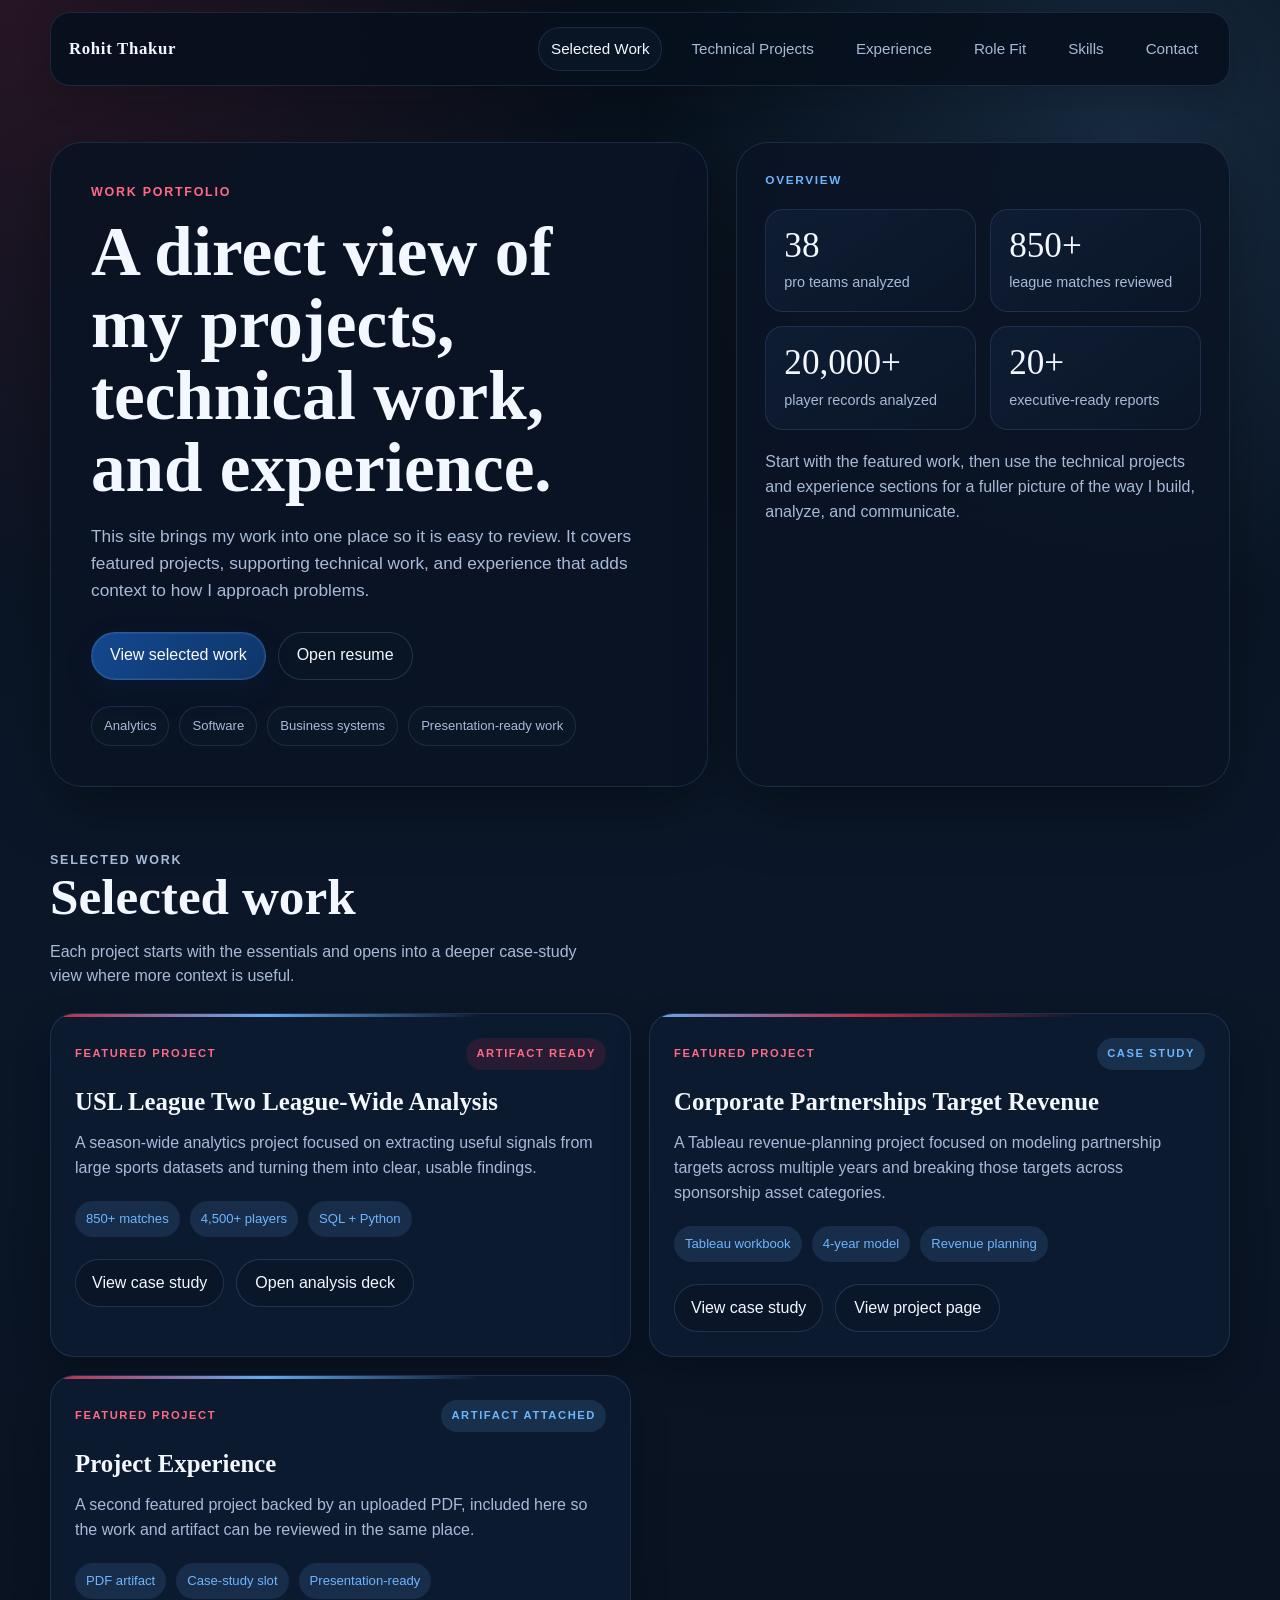
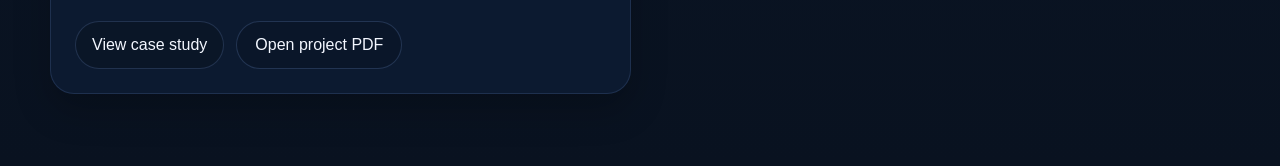
==== commit e801cae0: "Split technical and Tableau project summaries" ====
--- a/index.html
+++ b/index.html
@@ -89,11 +89,30 @@
             <p class="section-kicker">Technical Projects</p>
             <h2>Technical projects</h2>
             <p>
-              This section covers smaller builds and supporting work that help show range beyond the main case
-              studies.
+              This section separates application work from Tableau dashboard work so the portfolio stays easier to
+              review.
             </p>
           </div>
-          <div id="technical-grid" class="card-grid compact-grid"></div>
+          <div class="section-subgroup reveal">
+            <div class="subsection-heading">
+              <h3>Application projects</h3>
+              <p>Built tools, workflows, and systems with live products or curated project pages.</p>
+            </div>
+            <div id="technical-grid" class="card-grid compact-grid"></div>
+          </div>
+          <div class="section-subgroup reveal">
+            <div class="subsection-heading">
+              <h3>Tableau dashboard projects</h3>
+              <p>
+                These are description-first summaries of Tableau workbooks found across my files. Older corporate
+                connections are no longer active, so this section focuses on what each project was built to do.
+              </p>
+            </div>
+            <div class="subsection-actions">
+              <a class="button button--ghost" href="projects/tableau-dashboard-projects.html">Open Tableau project summaries</a>
+            </div>
+            <div id="tableau-grid" class="card-grid compact-grid"></div>
+          </div>
         </section>
 
         <section id="experience" class="section tab-panel" role="tabpanel" aria-labelledby="tab-experience" hidden>
--- a/styles.css
+++ b/styles.css
@@ -319,6 +319,33 @@
   margin: 16px 0 0;
 }
 
+.section-subgroup + .section-subgroup {
+  margin-top: 34px;
+}
+
+.subsection-heading {
+  max-width: 54rem;
+  margin-bottom: 18px;
+}
+
+.subsection-heading h3 {
+  margin: 0;
+  font-family: "Iowan Old Style", "Palatino Linotype", "Book Antiqua", Georgia, serif;
+  font-size: 1.7rem;
+}
+
+.subsection-heading p {
+  margin: 10px 0 0;
+  color: var(--muted);
+}
+
+.subsection-actions {
+  display: flex;
+  flex-wrap: wrap;
+  gap: 12px;
+  margin-bottom: 18px;
+}
+
 .card-grid {
   display: grid;
   gap: 18px;
@@ -614,6 +641,12 @@
   margin-top: 24px;
 }
 
+.project-stack {
+  display: grid;
+  gap: 18px;
+  margin-top: 24px;
+}
+
 .project-grid {
   grid-template-columns: repeat(2, minmax(0, 1fr));
 }
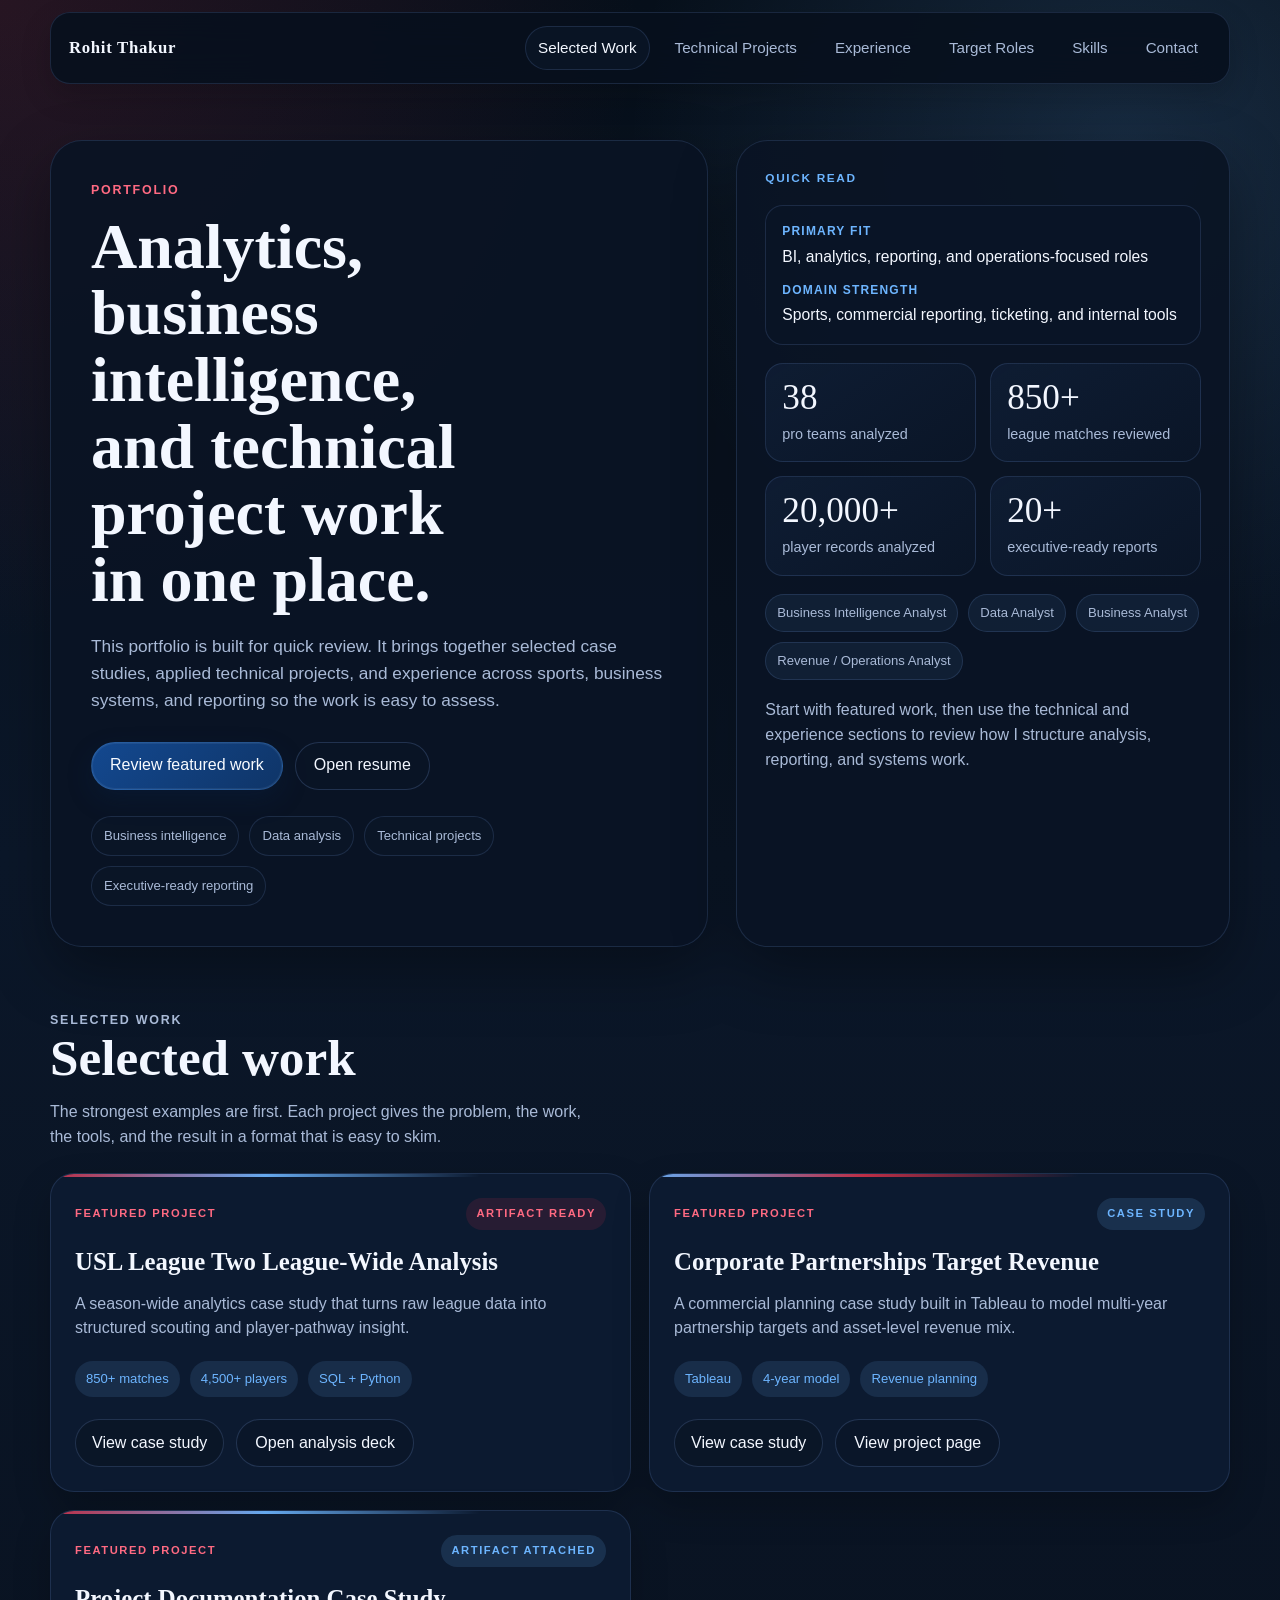
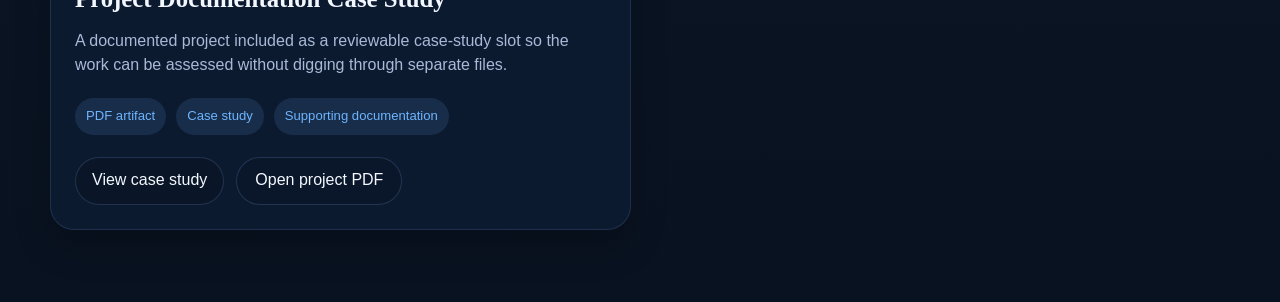
==== commit 3e23d8f3: "Polish portfolio for recruiter review" ====
--- a/index.html
+++ b/index.html
@@ -3,10 +3,10 @@
   <head>
     <meta charset="utf-8">
     <meta name="viewport" content="width=device-width, initial-scale=1">
-    <title>Rohit Thakur | Project Experience Hub</title>
+    <title>Rohit Thakur | Portfolio</title>
     <meta
       name="description"
-      content="A single-page portfolio site for Rohit Thakur's featured projects, technical work, and experience highlights."
+      content="Portfolio site for Rohit Thakur featuring analytics, business intelligence, technical projects, and experience highlights."
     >
     <link rel="stylesheet" href="styles.css">
   </head>
@@ -18,7 +18,7 @@
           <button class="nav-tab is-active" id="tab-selected-work" type="button" role="tab" aria-selected="true" aria-controls="selected-work" data-tab-target="selected-work">Selected Work</button>
           <button class="nav-tab" id="tab-technical-projects" type="button" role="tab" aria-selected="false" aria-controls="technical-projects" data-tab-target="technical-projects">Technical Projects</button>
           <button class="nav-tab" id="tab-experience" type="button" role="tab" aria-selected="false" aria-controls="experience" data-tab-target="experience">Experience</button>
-          <button class="nav-tab" id="tab-role-fit" type="button" role="tab" aria-selected="false" aria-controls="role-fit" data-tab-target="role-fit">Role Fit</button>
+          <button class="nav-tab" id="tab-role-fit" type="button" role="tab" aria-selected="false" aria-controls="role-fit" data-tab-target="role-fit">Target Roles</button>
           <button class="nav-tab" id="tab-skills" type="button" role="tab" aria-selected="false" aria-controls="skills" data-tab-target="skills">Skills</button>
           <button class="nav-tab" id="tab-contact" type="button" role="tab" aria-selected="false" aria-controls="contact" data-tab-target="contact">Contact</button>
         </nav>
@@ -27,26 +27,36 @@
       <main id="home">
         <section class="hero section">
           <div class="hero-copy reveal">
-            <p class="section-kicker">Work Portfolio</p>
-            <h1>A direct view of my projects, technical work, and experience.</h1>
+            <p class="section-kicker">Portfolio</p>
+            <h1>Analytics, business intelligence, and technical project work in one place.</h1>
             <p class="hero-text">
-              This site brings my work into one place so it is easy to review. It covers featured projects,
-              supporting technical work, and experience that adds context to how I approach problems.
+              This portfolio is built for quick review. It brings together selected case studies, applied technical
+              projects, and experience across sports, business systems, and reporting so the work is easy to assess.
             </p>
             <div class="hero-actions">
-              <button class="button button--primary" type="button" data-tab-target="selected-work">View selected work</button>
+              <button class="button button--primary" type="button" data-tab-target="selected-work">Review featured work</button>
               <a class="button button--ghost" href="assets/documents/rohit-thakur-resume.pdf" target="_blank" rel="noreferrer">Open resume</a>
             </div>
             <ul class="hero-tags">
-              <li>Analytics</li>
-              <li>Software</li>
-              <li>Business systems</li>
-              <li>Presentation-ready work</li>
+              <li>Business intelligence</li>
+              <li>Data analysis</li>
+              <li>Technical projects</li>
+              <li>Executive-ready reporting</li>
             </ul>
           </div>
 
           <aside class="hero-panel reveal">
-            <div class="panel-label">Overview</div>
+            <div class="panel-label">Quick Read</div>
+            <div class="profile-summary">
+              <div class="profile-line">
+                <span class="profile-label">Primary fit</span>
+                <span class="profile-value">BI, analytics, reporting, and operations-focused roles</span>
+              </div>
+              <div class="profile-line">
+                <span class="profile-label">Domain strength</span>
+                <span class="profile-value">Sports, commercial reporting, ticketing, and internal tools</span>
+              </div>
+            </div>
             <div class="metric-grid">
               <article class="metric-card">
                 <span class="metric-value">38</span>
@@ -65,9 +75,15 @@
                 <span class="metric-label">executive-ready reports</span>
               </article>
             </div>
+            <div class="fit-strip">
+              <span>Business Intelligence Analyst</span>
+              <span>Data Analyst</span>
+              <span>Business Analyst</span>
+              <span>Revenue / Operations Analyst</span>
+            </div>
             <div class="panel-note">
-              Start with the featured work, then use the technical projects and experience sections for a fuller
-              picture of the way I build, analyze, and communicate.
+              Start with featured work, then use the technical and experience sections to review how I structure
+              analysis, reporting, and systems work.
             </div>
           </aside>
         </section>
@@ -77,8 +93,8 @@
             <p class="section-kicker">Selected Work</p>
             <h2>Selected work</h2>
             <p>
-              Each project starts with the essentials and opens into a deeper case-study view where more context is
-              useful.
+              The strongest examples are first. Each project gives the problem, the work, the tools, and the result
+              in a format that is easy to skim.
             </p>
           </div>
           <div id="featured-grid" class="card-grid featured-grid"></div>
@@ -89,8 +105,8 @@
             <p class="section-kicker">Technical Projects</p>
             <h2>Technical projects</h2>
             <p>
-              This section separates application work from Tableau dashboard work so the portfolio stays easier to
-              review.
+              These projects show applied range beyond the main case studies, with live demos where available and
+              summary pages where the work is older or internal.
             </p>
           </div>
           <div class="section-subgroup reveal">
@@ -120,8 +136,8 @@
             <p class="section-kicker">Experience Highlights</p>
             <h2>Experience</h2>
             <p>
-              Not every strong experience has a finished artifact. These cards keep the context clear by focusing on
-              the problem, the work, the tools, and the result.
+              These roles add context behind the project work and show how the analysis, reporting, and systems work
+              was applied in real settings.
             </p>
           </div>
           <div id="experience-grid" class="card-grid experience-grid"></div>
@@ -129,11 +145,11 @@
 
         <section id="role-fit" class="section tab-panel" role="tabpanel" aria-labelledby="tab-role-fit" hidden>
           <div class="section-heading reveal">
-            <p class="section-kicker">Role Fit</p>
-            <h2>Roles supported by my experience</h2>
+            <p class="section-kicker">Target Roles</p>
+            <h2>Roles that align most directly with this work</h2>
             <p>
-              This is a broad first-pass list based on the work shown across the portfolio. It is meant to surface
-              realistic directions first, then narrow the list based on the roles I want to target most.
+              This is a narrower recruiter-facing view of where my experience fits best based on the work shown
+              across the portfolio.
             </p>
           </div>
           <div id="roles-grid" class="roles-grid"></div>
@@ -144,7 +160,7 @@
             <p class="section-kicker">Skills &amp; Methods</p>
             <h2>Core tools and working modes</h2>
             <p>
-              This is curated to match the work on the page, not just to mirror a resume list.
+              This section is limited to the tools and methods that appear repeatedly in the work on this page.
             </p>
           </div>
           <div id="skills-grid" class="skills-grid"></div>
@@ -153,10 +169,10 @@
         <section id="contact" class="section contact-section tab-panel reveal" role="tabpanel" aria-labelledby="tab-contact" hidden>
           <div class="contact-card">
             <p class="section-kicker">Contact</p>
-            <h2>Contact</h2>
+            <h2>Resume and contact</h2>
             <p>
-              The page includes direct links to uploaded artifacts and supporting material, and it is built to grow
-              as I add more work over time.
+              The fastest way to review the portfolio is through the selected work and technical project sections,
+              with the resume available here for a shorter summary.
             </p>
             <div class="contact-actions">
               <a class="button button--primary" href="mailto:rt4362@uncw.edu">rt4362@uncw.edu</a>
--- a/styles.css
+++ b/styles.css
@@ -49,7 +49,7 @@
     linear-gradient(90deg, rgba(109, 181, 255, 0.05) 1px, transparent 1px);
   background-size: 64px 64px;
   mask-image: linear-gradient(180deg, rgba(0, 0, 0, 0.45), transparent 85%);
-  opacity: 0.28;
+  opacity: 0.16;
 }
 
 a {
@@ -72,14 +72,14 @@
 
 .topbar {
   position: sticky;
-  top: 12px;
+  top: 10px;
   z-index: 10;
   display: flex;
   align-items: center;
   justify-content: space-between;
-  gap: 24px;
+  gap: 18px;
   margin-top: 12px;
-  padding: 14px 18px;
+  padding: 13px 18px;
   background: rgba(7, 16, 29, 0.9);
   border: 1px solid var(--line);
   border-radius: 20px;
@@ -97,7 +97,7 @@
 .nav {
   display: flex;
   flex-wrap: wrap;
-  gap: 16px;
+  gap: 12px;
   justify-content: flex-end;
 }
 
@@ -180,8 +180,8 @@
 }
 
 .hero h1 {
-  max-width: 14ch;
-  font-size: clamp(2.7rem, 5.4vw, 4.9rem);
+  max-width: 12ch;
+  font-size: clamp(2.6rem, 5vw, 4.6rem);
 }
 
 .hero-text,
@@ -266,9 +266,36 @@
 .hero-panel {
   display: flex;
   flex-direction: column;
-  gap: 20px;
+  gap: 18px;
   padding: 28px;
   border-radius: var(--radius-xl);
+}
+
+.profile-summary {
+  display: grid;
+  gap: 12px;
+  padding: 16px;
+  border: 1px solid var(--line);
+  border-radius: var(--radius-md);
+  background: rgba(11, 22, 40, 0.72);
+}
+
+.profile-line {
+  display: grid;
+  gap: 4px;
+}
+
+.profile-label {
+  color: var(--secondary);
+  font-size: 0.75rem;
+  font-weight: 700;
+  letter-spacing: 0.1em;
+  text-transform: uppercase;
+}
+
+.profile-value {
+  color: var(--ink);
+  font-size: 0.98rem;
 }
 
 .panel-label {
@@ -284,7 +311,7 @@
 }
 
 .metric-card {
-  padding: 18px;
+  padding: 16px;
   border-radius: var(--radius-md);
   background:
     linear-gradient(145deg, rgba(15, 29, 52, 0.95), rgba(11, 22, 40, 0.92));
@@ -303,6 +330,21 @@
   margin-top: 8px;
   color: var(--muted);
   font-size: 0.9rem;
+}
+
+.fit-strip {
+  display: flex;
+  flex-wrap: wrap;
+  gap: 10px;
+}
+
+.fit-strip span {
+  padding: 8px 11px;
+  border-radius: 999px;
+  border: 1px solid var(--line);
+  background: rgba(109, 181, 255, 0.08);
+  color: var(--muted);
+  font-size: 0.82rem;
 }
 
 .section-heading {
@@ -374,6 +416,17 @@
   border: 1px solid var(--line);
   background: var(--surface-strong);
   box-shadow: 0 16px 36px rgba(0, 0, 0, 0.22);
+  transition: transform 180ms ease, border-color 180ms ease, box-shadow 180ms ease;
+}
+
+.case-card:hover,
+.mini-card:hover,
+.experience-card:hover,
+.skill-card:hover,
+.role-card:hover {
+  transform: translateY(-2px);
+  border-color: rgba(114, 151, 214, 0.28);
+  box-shadow: 0 20px 44px rgba(0, 0, 0, 0.24);
 }
 
 .case-card::before,
@@ -451,6 +504,12 @@
   color: var(--muted);
 }
 
+.mini-card p,
+.skill-card p,
+.role-card p {
+  line-height: 1.62;
+}
+
 .project-note {
   margin: 16px 0 0;
   font-size: 0.9rem;
@@ -811,7 +870,7 @@
   }
 
   .hero h1 {
-    max-width: 14ch;
+    max-width: 13ch;
   }
 }
 
@@ -829,7 +888,7 @@
     gap: 10px 14px;
   }
 
-  .nav a {
+  .nav-tab {
     font-size: 0.88rem;
   }
 
